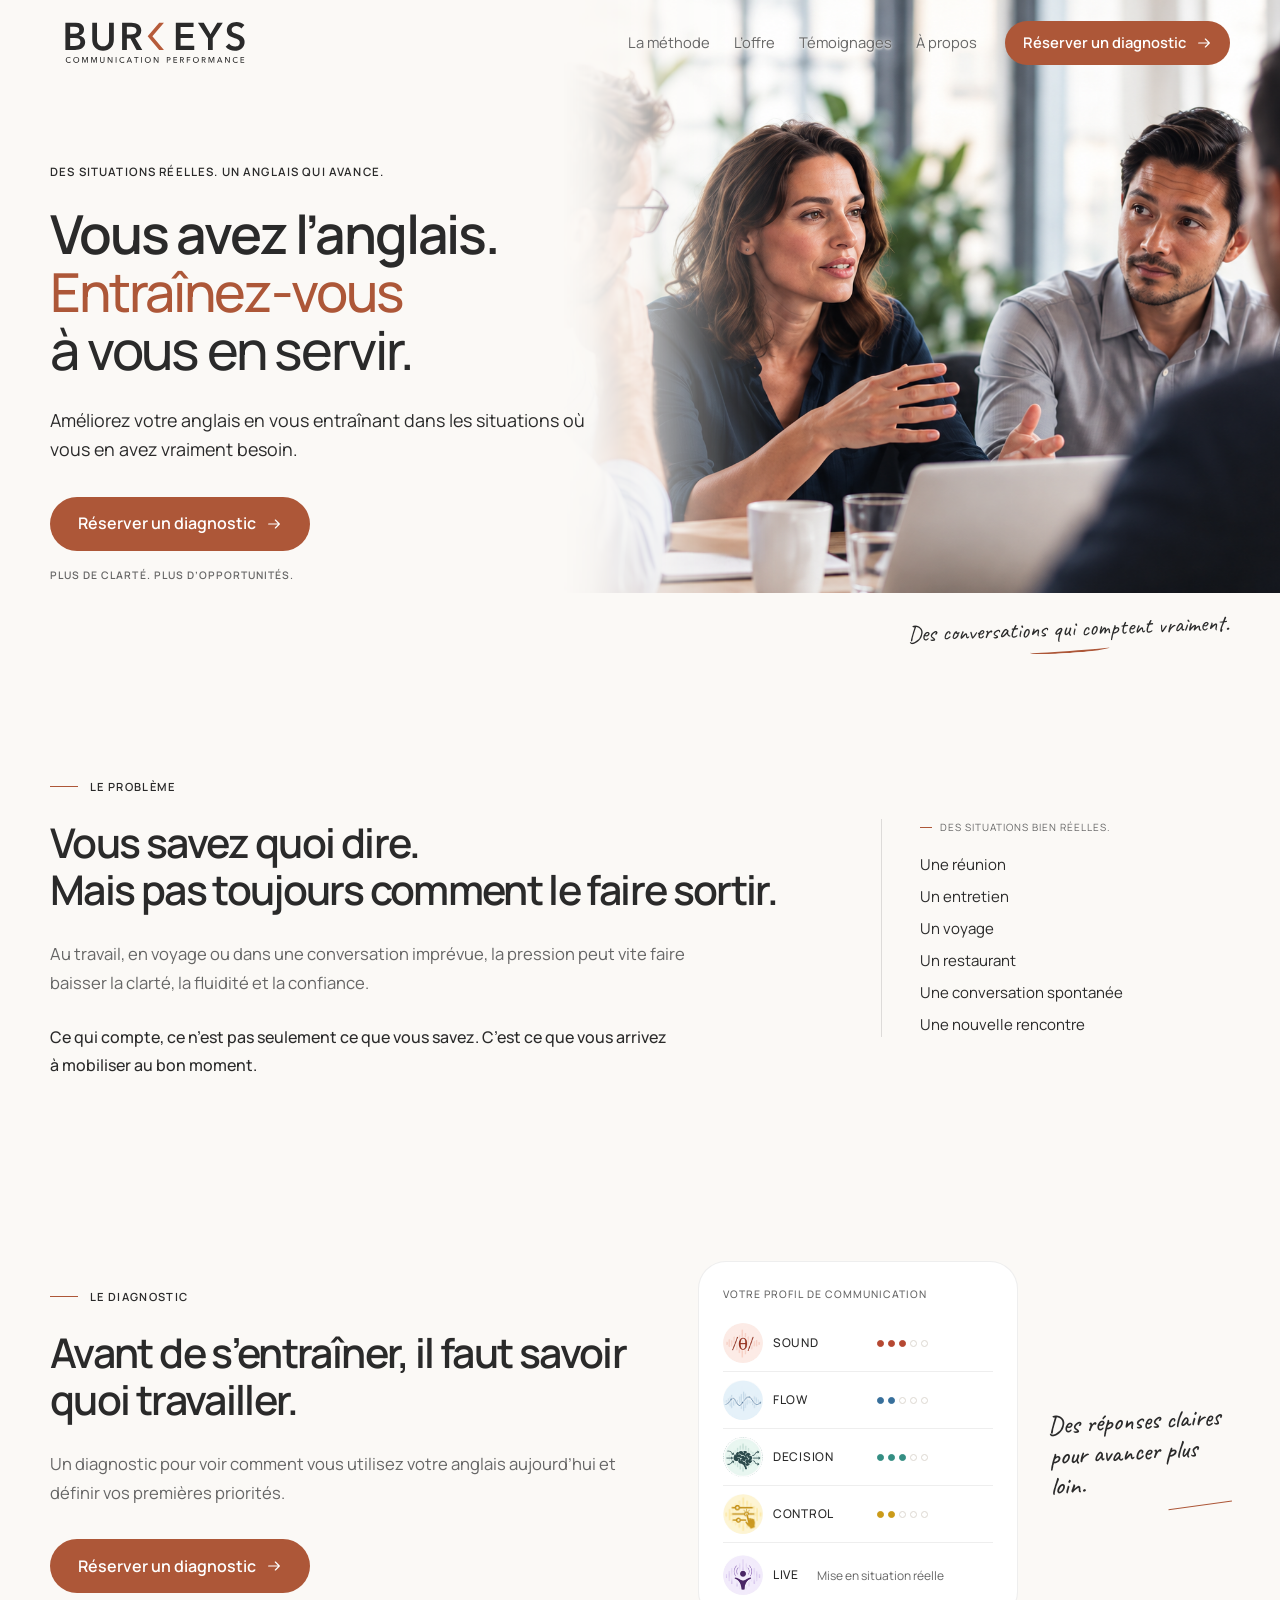
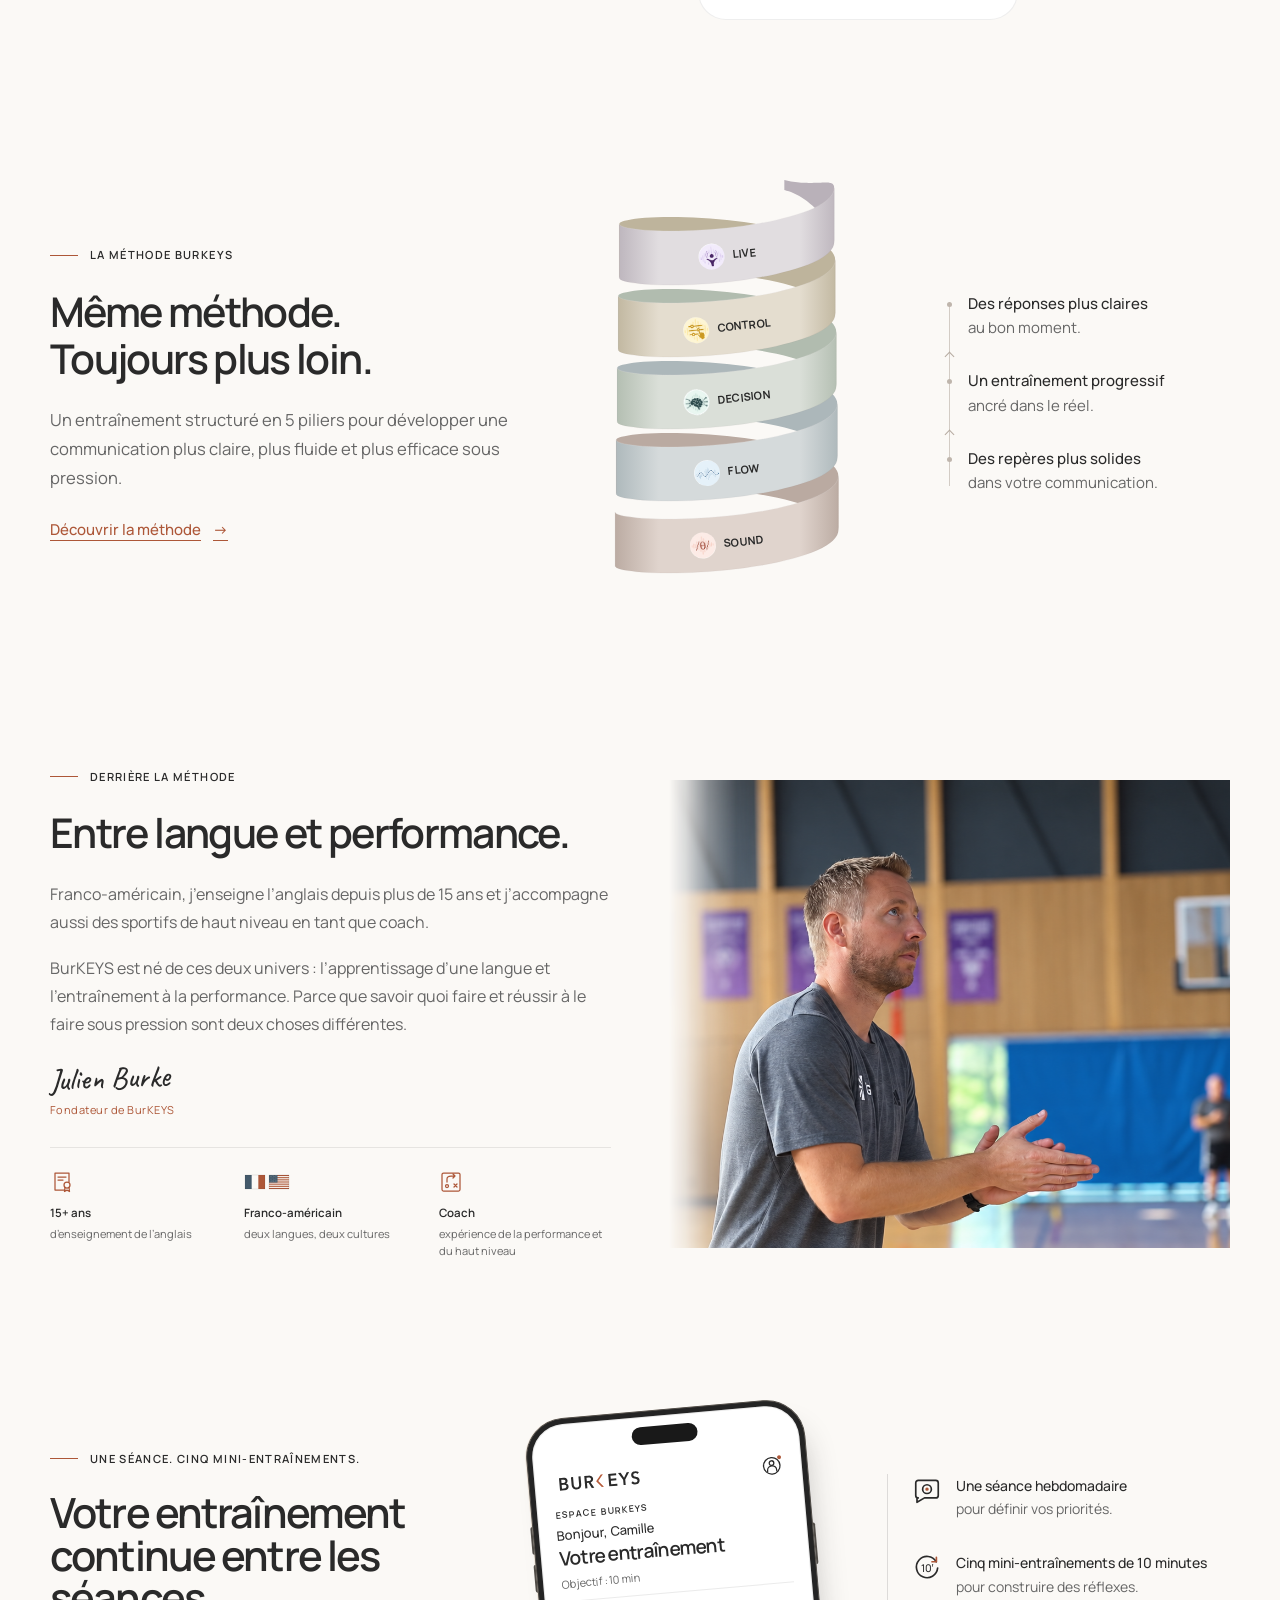
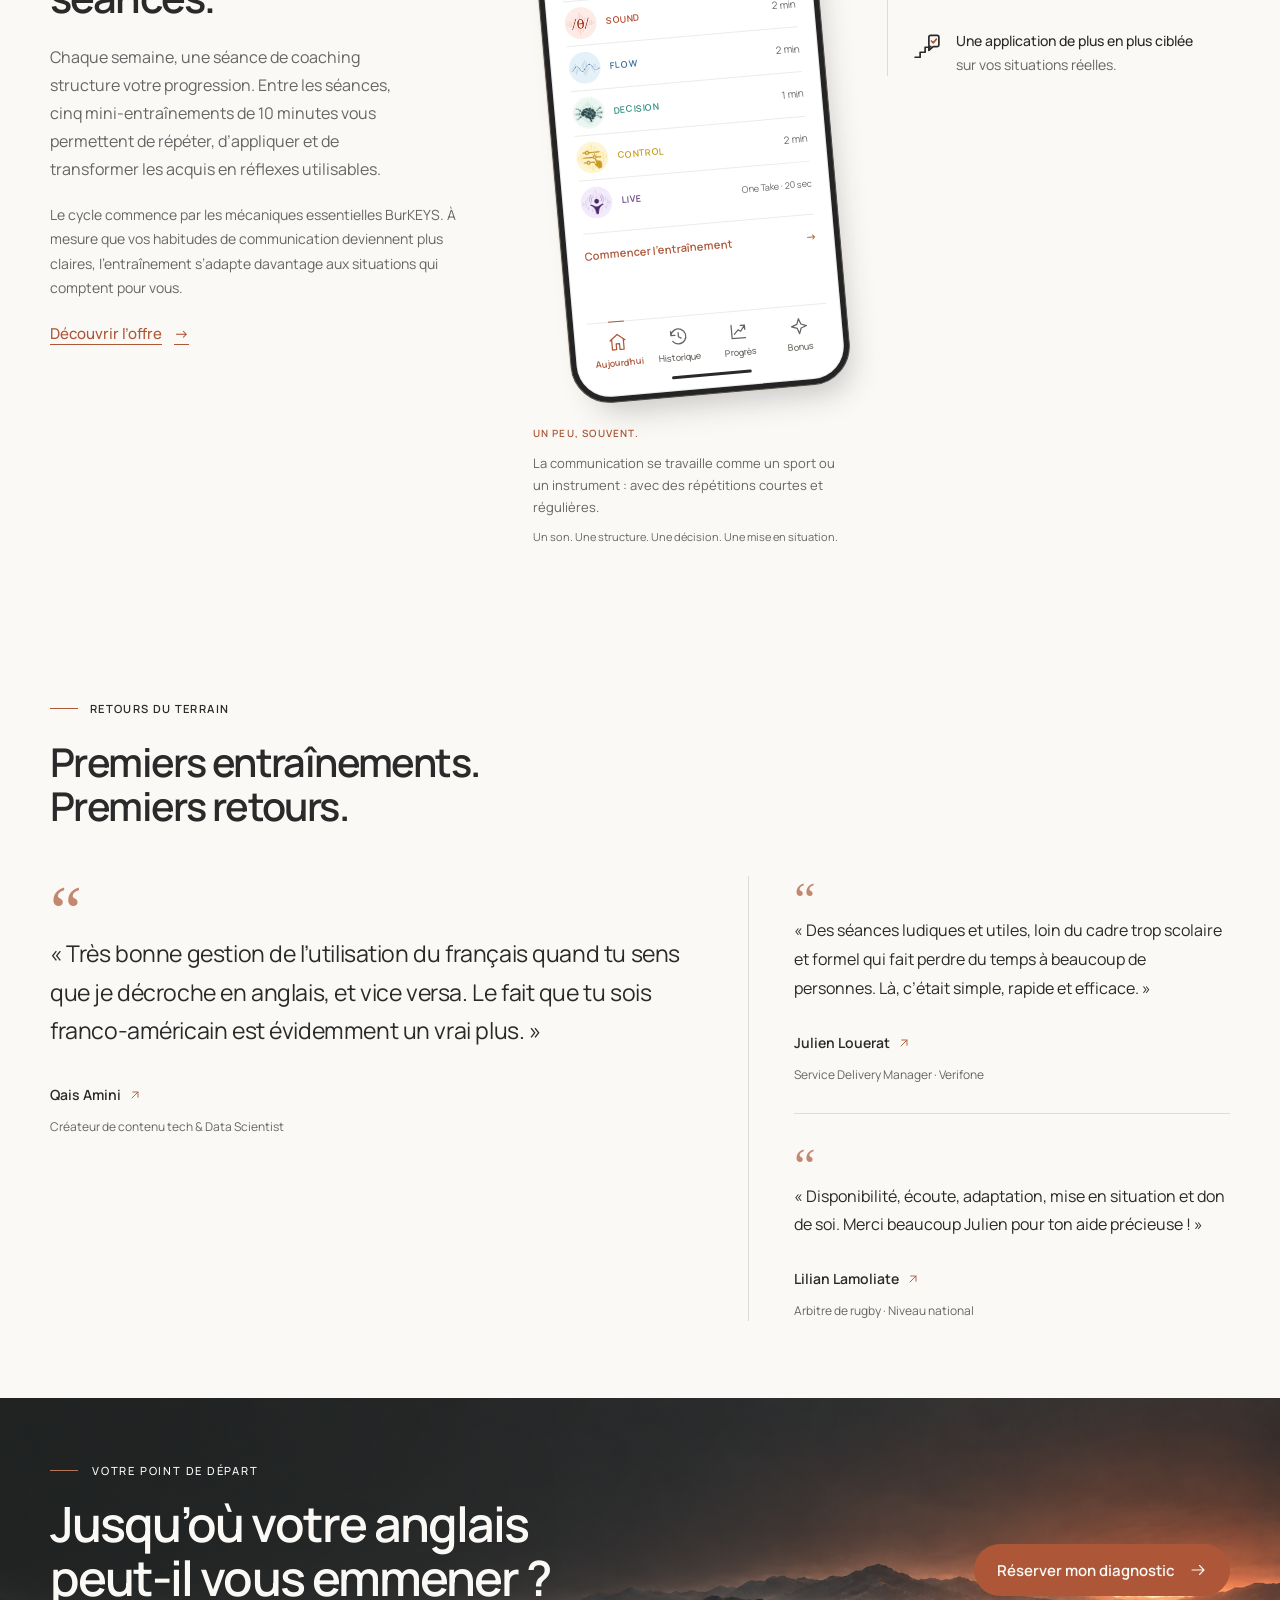
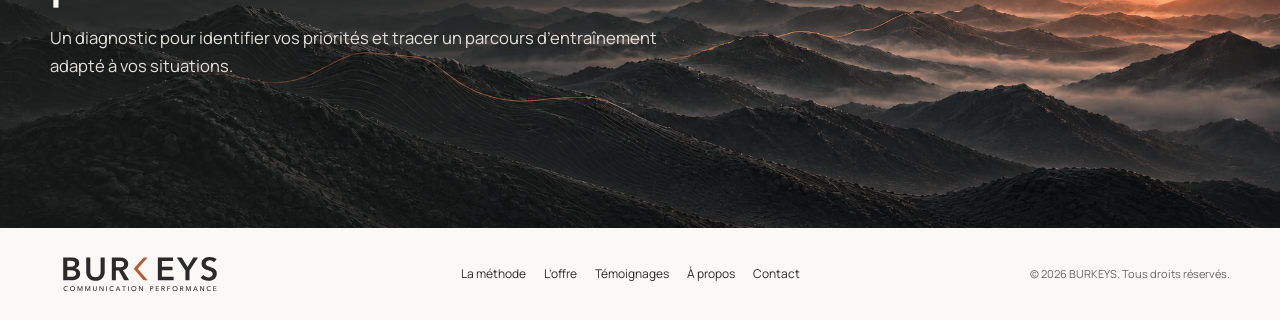
==== index.html @ f4843b5d "Initial BurKEYS website" ====
<!doctype html><html lang="fr"><head><meta charset="utf-8"><meta name="viewport" content="width=device-width,initial-scale=1"><title>BURKEYS — Communication Performance</title><meta name="description" content="Améliorez votre anglais en vous entraînant dans les situations où vous en avez vraiment besoin."><link rel="preconnect" href="https://fonts.googleapis.com"><link rel="preconnect" href="https://fonts.gstatic.com" crossorigin><link href="https://fonts.googleapis.com/css2?family=Caveat:wght@500;600&family=Manrope:wght@400;500;600;700&display=swap" rel="stylesheet"><link rel="stylesheet" href="css/styles.css"></head><body>
<header class="site-header"><div class="container header-inner"><a class="brand" href="#top"><img src="images/logo.svg" alt="BURKEYS Communication Performance"></a><button class="menu-toggle" aria-expanded="false" aria-controls="site-nav"><span></span><span></span><span></span><span class="sr-only">Ouvrir le menu</span></button><nav id="site-nav" class="site-nav"><a href="methode.html">La méthode</a><a href="offre.html">L’offre</a><a href="#temoignages">Témoignages</a><a href="a-propos.html">À propos</a><a class="method-mobile-booking" href="diagnostic.html">Réserver un diagnostic</a></nav><a class="button button-small header-cta" href="diagnostic.html">Réserver un diagnostic<svg class="button-arrow" width="16" height="16" viewBox="0 0 24 24" fill="none" stroke="currentColor" stroke-width="1.75" stroke-linecap="round" stroke-linejoin="round" aria-hidden="true" focusable="false"><path d="M4 12h16m-6-6 6 6-6 6"/></svg></a></div></header>
<main id="top">
<section class="hero section"><div class="container hero-grid"><div class="hero-copy"><p class="eyebrow">DES SITUATIONS RÉELLES. UN ANGLAIS QUI AVANCE.</p><h1>Vous avez l’anglais.<br><span><span class="hero-accent">Entraînez-vous</span><br>à vous en servir.</span></h1><p class="lead">Améliorez votre anglais en vous entraînant dans les situations où vous en avez vraiment besoin.</p><a class="button" href="diagnostic.html">Réserver un diagnostic<svg class="button-arrow" width="16" height="16" viewBox="0 0 24 24" fill="none" stroke="currentColor" stroke-width="1.75" stroke-linecap="round" stroke-linejoin="round" aria-hidden="true" focusable="false"><path d="M4 12h16m-6-6 6 6-6 6"/></svg></a><p class="microcopy">PLUS DE CLARTÉ. PLUS D’OPPORTUNITÉS.</p></div><div class="hero-visual"><img class="hero-photo" src="images/hero-temp.png" alt="Conversation en anglais dans un contexte réel"><p class="handwritten note-hero">Des conversations qui comptent vraiment.</p></div></div></section>
<section class="section" id="probleme" aria-labelledby="problem-title">
  <div class="container problem-grid">
    <div class="problem-copy">
      <p class="eyebrow">LE PROBLÈME</p>
      <h2 id="problem-title">Vous savez quoi dire.<br>Mais pas toujours comment le faire sortir.</h2>
      <p class="problem-body">Au travail, en voyage ou dans une conversation imprévue, la pression peut vite faire baisser la clarté, la fluidité et la confiance.</p>
      <p class="problem-emphasis"><strong>Ce qui compte, ce n’est pas seulement ce que vous savez. C’est ce que vous arrivez à mobiliser au bon moment.</strong></p>
    </div>
    <div class="problem-situations">
      <p class="problem-caption">DES SITUATIONS BIEN RÉELLES.</p>
      <ul>
        <li>Une réunion</li>
        <li>Un entretien</li>
        <li>Un voyage</li>
        <li>Un restaurant</li>
        <li>Une conversation spontanée</li>
        <li>Une nouvelle rencontre</li>
      </ul>
    </div>
  </div>
</section>
<section class="section" id="diagnostic" aria-labelledby="diagnostic-title">
  <div class="container diagnostic-grid">
    <div class="diagnostic-copy">
      <p class="eyebrow">LE DIAGNOSTIC</p>
      <h2 id="diagnostic-title">Avant de s’entraîner, il faut savoir quoi travailler.</h2>
      <p class="body-large">Un diagnostic pour voir comment vous utilisez votre anglais aujourd’hui et définir vos premières priorités.</p>
      <a class="button" href="diagnostic.html">Réserver un diagnostic<svg class="button-arrow" width="16" height="16" viewBox="0 0 24 24" fill="none" stroke="currentColor" stroke-width="1.75" stroke-linecap="round" stroke-linejoin="round" aria-hidden="true" focusable="false"><path d="M4 12h16m-6-6 6 6-6 6"/></svg></a>
    </div>
    <div class="diagnostic-card">
      <h3 class="profile-heading">VOTRE PROFIL DE COMMUNICATION</h3>
      <div class="profile-row"><span class="profile-category"><span class="phase-badge phase-badge--sound" aria-hidden="true"><img src="images/sound%20icon.png" alt="" width="1448" height="1086" loading="lazy" decoding="async"></span>SOUND</span><span class="profile-indicator profile-indicator--sound" aria-hidden="true"><i class="is-filled"></i><i class="is-filled"></i><i class="is-filled"></i><i></i><i></i></span></div>
      <div class="profile-row"><span class="profile-category"><span class="phase-badge phase-badge--flow" aria-hidden="true"><img src="images/Flow%20Icon.png" alt="" width="1536" height="1024" loading="lazy" decoding="async"></span>FLOW</span><span class="profile-indicator profile-indicator--flow" aria-hidden="true"><i class="is-filled"></i><i class="is-filled"></i><i></i><i></i><i></i></span></div>
      <div class="profile-row"><span class="profile-category"><span class="phase-badge phase-badge--decision" aria-hidden="true"><img src="images/decision%20icon.png" alt="" width="1536" height="1024" loading="lazy" decoding="async"></span>DECISION</span><span class="profile-indicator profile-indicator--decision" aria-hidden="true"><i class="is-filled"></i><i class="is-filled"></i><i class="is-filled"></i><i></i><i></i></span></div>
      <div class="profile-row"><span class="profile-category"><span class="phase-badge phase-badge--control" aria-hidden="true"><img src="images/control%20icon.png" alt="" width="1536" height="1024" loading="lazy" decoding="async"></span>CONTROL</span><span class="profile-indicator profile-indicator--control" aria-hidden="true"><i class="is-filled"></i><i class="is-filled"></i><i></i><i></i><i></i></span></div>
      <div class="profile-row profile-live"><span class="profile-category"><span class="phase-badge phase-badge--live" aria-hidden="true"><img src="images/live%20icon.png" alt="" width="1536" height="1024" loading="lazy" decoding="async"></span>LIVE</span><small>Mise en situation réelle</small></div>
    </div>
    <p class="handwritten note-diagnostic">Des réponses claires pour avancer plus loin.</p>
  </div>
</section>
<section class="section method-section" id="methode" aria-labelledby="method-title">
  <div class="container method-grid">
    <div class="method-copy">
      <p class="eyebrow">LA MÉTHODE BURKEYS</p>
      <h2 id="method-title">Même méthode.<br>Toujours plus loin.</h2>
      <p class="body-large">Un entraînement structuré en 5 piliers pour développer une communication plus claire, plus fluide et plus efficace sous pression.</p>
      <a class="method-link" href="methode.html">Découvrir la méthode <span aria-hidden="true">→</span></a>
    </div>
    <div class="method-ribbon" role="group" aria-label="Les cinq piliers en spirale : répéter, renforcer et progresser.">
      <img class="method-ribbon-art" src="images/method-ribbon.svg" alt="" width="360" height="440" loading="lazy">
      <ol class="method-phases" aria-label="Les cinq piliers BURKEYS">
        <li class="method-phase method-phase--sound"><span class="phase-badge phase-badge--sound" aria-hidden="true"><img src="images/sound%20icon.png" alt="" width="1448" height="1086" loading="lazy" decoding="async"></span><span>SOUND</span></li>
        <li class="method-phase method-phase--flow"><span class="phase-badge phase-badge--flow" aria-hidden="true"><img src="images/Flow%20Icon.png" alt="" width="1536" height="1024" loading="lazy" decoding="async"></span><span>FLOW</span></li>
        <li class="method-phase method-phase--decision"><span class="phase-badge phase-badge--decision" aria-hidden="true"><img src="images/decision%20icon.png" alt="" width="1536" height="1024" loading="lazy" decoding="async"></span><span>DECISION</span></li>
        <li class="method-phase method-phase--control"><span class="phase-badge phase-badge--control" aria-hidden="true"><img src="images/control%20icon.png" alt="" width="1536" height="1024" loading="lazy" decoding="async"></span><span>CONTROL</span></li>
        <li class="method-phase method-phase--live"><span class="phase-badge phase-badge--live" aria-hidden="true"><img src="images/live%20icon.png" alt="" width="1536" height="1024" loading="lazy" decoding="async"></span><span>LIVE</span></li>
      </ol>
    </div>
    <div class="method-principles" id="method-principles">
      <p><strong>Des réponses plus claires</strong><span>au bon moment.</span></p>
      <p><strong>Un entraînement progressif</strong><span>ancré dans le réel.</span></p>
      <p><strong>Des repères plus solides</strong><span>dans votre communication.</span></p>
    </div>
  </div>
</section>
<section class="section" id="a-propos" aria-labelledby="founder-title">
  <div class="container founder-grid">
    <div class="founder-copy">
      <p class="eyebrow">DERRIÈRE LA MÉTHODE</p>
      <h2 id="founder-title">Entre langue et performance.</h2>
      <p class="founder-body">Franco-américain, j’enseigne l’anglais depuis plus de 15 ans et j’accompagne aussi des sportifs de haut niveau en tant que coach.</p>
      <p class="founder-body">BurKEYS est né de ces deux univers : l’apprentissage d’une langue et l’entraînement à la performance. Parce que savoir quoi faire et réussir à le faire sous pression sont deux choses différentes.</p>
      <div class="founder-identity">
        <p class="handwritten founder-name">Julien Burke</p>
        <p class="founder-role">Fondateur de BurKEYS</p>
      </div>
      <ul class="founder-credentials">
        <li><svg width="24" height="24" viewBox="0 0 24 24" fill="none" stroke="currentColor" stroke-width="1.25" stroke-linecap="round" stroke-linejoin="round" aria-hidden="true" focusable="false"><path d="M15 20H5V3h14v9M8 7h8M8 10h5"/><circle cx="17" cy="15" r="3"/><path d="m15 17.3-.5 4.2 2.5-1.4 2.5 1.4-.5-4.2"/></svg><div><strong>15+ ans</strong><span>d’enseignement de l’anglais</span></div></li>
        <li><svg class="founder-flag-pair" width="46" height="24" viewBox="0 0 46 24" fill="none" aria-hidden="true" focusable="false"><rect x="1" y="5" width="20" height="14" fill="#FBF9F6"/><path d="M1 5h6.667v14H1Z" fill="#43596A"/><path d="M14.333 5H21v14h-6.667Z" fill="#AD5738"/><rect x="25" y="5" width="20" height="14" fill="#FBF9F6"/><rect x="25" y="5.0000" width="20" height="1.0769" fill="#AD5738"/><rect x="25" y="7.1538" width="20" height="1.0769" fill="#AD5738"/><rect x="25" y="9.3077" width="20" height="1.0769" fill="#AD5738"/><rect x="25" y="11.4615" width="20" height="1.0769" fill="#AD5738"/><rect x="25" y="13.6154" width="20" height="1.0769" fill="#AD5738"/><rect x="25" y="15.7692" width="20" height="1.0769" fill="#AD5738"/><rect x="25" y="17.9231" width="20" height="1.0769" fill="#AD5738"/><rect x="25" y="5" width="8.5" height="7.5385" fill="#43596A"/><path d="M25.650 5.430l.065 .155 .17 .015-.13 .11 .04 .165-.145-.085-.145 .085 .04-.165-.13-.11 .17-.015Z" fill="#FBF9F6"/><path d="M27.050 5.430l.065 .155 .17 .015-.13 .11 .04 .165-.145-.085-.145 .085 .04-.165-.13-.11 .17-.015Z" fill="#FBF9F6"/><path d="M28.450 5.430l.065 .155 .17 .015-.13 .11 .04 .165-.145-.085-.145 .085 .04-.165-.13-.11 .17-.015Z" fill="#FBF9F6"/><path d="M29.850 5.430l.065 .155 .17 .015-.13 .11 .04 .165-.145-.085-.145 .085 .04-.165-.13-.11 .17-.015Z" fill="#FBF9F6"/><path d="M31.250 5.430l.065 .155 .17 .015-.13 .11 .04 .165-.145-.085-.145 .085 .04-.165-.13-.11 .17-.015Z" fill="#FBF9F6"/><path d="M32.650 5.430l.065 .155 .17 .015-.13 .11 .04 .165-.145-.085-.145 .085 .04-.165-.13-.11 .17-.015Z" fill="#FBF9F6"/><path d="M26.350 6.200l.065 .155 .17 .015-.13 .11 .04 .165-.145-.085-.145 .085 .04-.165-.13-.11 .17-.015Z" fill="#FBF9F6"/><path d="M27.750 6.200l.065 .155 .17 .015-.13 .11 .04 .165-.145-.085-.145 .085 .04-.165-.13-.11 .17-.015Z" fill="#FBF9F6"/><path d="M29.150 6.200l.065 .155 .17 .015-.13 .11 .04 .165-.145-.085-.145 .085 .04-.165-.13-.11 .17-.015Z" fill="#FBF9F6"/><path d="M30.550 6.200l.065 .155 .17 .015-.13 .11 .04 .165-.145-.085-.145 .085 .04-.165-.13-.11 .17-.015Z" fill="#FBF9F6"/><path d="M31.950 6.200l.065 .155 .17 .015-.13 .11 .04 .165-.145-.085-.145 .085 .04-.165-.13-.11 .17-.015Z" fill="#FBF9F6"/><path d="M25.650 6.970l.065 .155 .17 .015-.13 .11 .04 .165-.145-.085-.145 .085 .04-.165-.13-.11 .17-.015Z" fill="#FBF9F6"/><path d="M27.050 6.970l.065 .155 .17 .015-.13 .11 .04 .165-.145-.085-.145 .085 .04-.165-.13-.11 .17-.015Z" fill="#FBF9F6"/><path d="M28.450 6.970l.065 .155 .17 .015-.13 .11 .04 .165-.145-.085-.145 .085 .04-.165-.13-.11 .17-.015Z" fill="#FBF9F6"/><path d="M29.850 6.970l.065 .155 .17 .015-.13 .11 .04 .165-.145-.085-.145 .085 .04-.165-.13-.11 .17-.015Z" fill="#FBF9F6"/><path d="M31.250 6.970l.065 .155 .17 .015-.13 .11 .04 .165-.145-.085-.145 .085 .04-.165-.13-.11 .17-.015Z" fill="#FBF9F6"/><path d="M32.650 6.970l.065 .155 .17 .015-.13 .11 .04 .165-.145-.085-.145 .085 .04-.165-.13-.11 .17-.015Z" fill="#FBF9F6"/><path d="M26.350 7.740l.065 .155 .17 .015-.13 .11 .04 .165-.145-.085-.145 .085 .04-.165-.13-.11 .17-.015Z" fill="#FBF9F6"/><path d="M27.750 7.740l.065 .155 .17 .015-.13 .11 .04 .165-.145-.085-.145 .085 .04-.165-.13-.11 .17-.015Z" fill="#FBF9F6"/><path d="M29.150 7.740l.065 .155 .17 .015-.13 .11 .04 .165-.145-.085-.145 .085 .04-.165-.13-.11 .17-.015Z" fill="#FBF9F6"/><path d="M30.550 7.740l.065 .155 .17 .015-.13 .11 .04 .165-.145-.085-.145 .085 .04-.165-.13-.11 .17-.015Z" fill="#FBF9F6"/><path d="M31.950 7.740l.065 .155 .17 .015-.13 .11 .04 .165-.145-.085-.145 .085 .04-.165-.13-.11 .17-.015Z" fill="#FBF9F6"/><path d="M25.650 8.510l.065 .155 .17 .015-.13 .11 .04 .165-.145-.085-.145 .085 .04-.165-.13-.11 .17-.015Z" fill="#FBF9F6"/><path d="M27.050 8.510l.065 .155 .17 .015-.13 .11 .04 .165-.145-.085-.145 .085 .04-.165-.13-.11 .17-.015Z" fill="#FBF9F6"/><path d="M28.450 8.510l.065 .155 .17 .015-.13 .11 .04 .165-.145-.085-.145 .085 .04-.165-.13-.11 .17-.015Z" fill="#FBF9F6"/><path d="M29.850 8.510l.065 .155 .17 .015-.13 .11 .04 .165-.145-.085-.145 .085 .04-.165-.13-.11 .17-.015Z" fill="#FBF9F6"/><path d="M31.250 8.510l.065 .155 .17 .015-.13 .11 .04 .165-.145-.085-.145 .085 .04-.165-.13-.11 .17-.015Z" fill="#FBF9F6"/><path d="M32.650 8.510l.065 .155 .17 .015-.13 .11 .04 .165-.145-.085-.145 .085 .04-.165-.13-.11 .17-.015Z" fill="#FBF9F6"/><path d="M26.350 9.280l.065 .155 .17 .015-.13 .11 .04 .165-.145-.085-.145 .085 .04-.165-.13-.11 .17-.015Z" fill="#FBF9F6"/><path d="M27.750 9.280l.065 .155 .17 .015-.13 .11 .04 .165-.145-.085-.145 .085 .04-.165-.13-.11 .17-.015Z" fill="#FBF9F6"/><path d="M29.150 9.280l.065 .155 .17 .015-.13 .11 .04 .165-.145-.085-.145 .085 .04-.165-.13-.11 .17-.015Z" fill="#FBF9F6"/><path d="M30.550 9.280l.065 .155 .17 .015-.13 .11 .04 .165-.145-.085-.145 .085 .04-.165-.13-.11 .17-.015Z" fill="#FBF9F6"/><path d="M31.950 9.280l.065 .155 .17 .015-.13 .11 .04 .165-.145-.085-.145 .085 .04-.165-.13-.11 .17-.015Z" fill="#FBF9F6"/><path d="M25.650 10.050l.065 .155 .17 .015-.13 .11 .04 .165-.145-.085-.145 .085 .04-.165-.13-.11 .17-.015Z" fill="#FBF9F6"/><path d="M27.050 10.050l.065 .155 .17 .015-.13 .11 .04 .165-.145-.085-.145 .085 .04-.165-.13-.11 .17-.015Z" fill="#FBF9F6"/><path d="M28.450 10.050l.065 .155 .17 .015-.13 .11 .04 .165-.145-.085-.145 .085 .04-.165-.13-.11 .17-.015Z" fill="#FBF9F6"/><path d="M29.850 10.050l.065 .155 .17 .015-.13 .11 .04 .165-.145-.085-.145 .085 .04-.165-.13-.11 .17-.015Z" fill="#FBF9F6"/><path d="M31.250 10.050l.065 .155 .17 .015-.13 .11 .04 .165-.145-.085-.145 .085 .04-.165-.13-.11 .17-.015Z" fill="#FBF9F6"/><path d="M32.650 10.050l.065 .155 .17 .015-.13 .11 .04 .165-.145-.085-.145 .085 .04-.165-.13-.11 .17-.015Z" fill="#FBF9F6"/><path d="M26.350 10.820l.065 .155 .17 .015-.13 .11 .04 .165-.145-.085-.145 .085 .04-.165-.13-.11 .17-.015Z" fill="#FBF9F6"/><path d="M27.750 10.820l.065 .155 .17 .015-.13 .11 .04 .165-.145-.085-.145 .085 .04-.165-.13-.11 .17-.015Z" fill="#FBF9F6"/><path d="M29.150 10.820l.065 .155 .17 .015-.13 .11 .04 .165-.145-.085-.145 .085 .04-.165-.13-.11 .17-.015Z" fill="#FBF9F6"/><path d="M30.550 10.820l.065 .155 .17 .015-.13 .11 .04 .165-.145-.085-.145 .085 .04-.165-.13-.11 .17-.015Z" fill="#FBF9F6"/><path d="M31.950 10.820l.065 .155 .17 .015-.13 .11 .04 .165-.145-.085-.145 .085 .04-.165-.13-.11 .17-.015Z" fill="#FBF9F6"/><path d="M25.650 11.590l.065 .155 .17 .015-.13 .11 .04 .165-.145-.085-.145 .085 .04-.165-.13-.11 .17-.015Z" fill="#FBF9F6"/><path d="M27.050 11.590l.065 .155 .17 .015-.13 .11 .04 .165-.145-.085-.145 .085 .04-.165-.13-.11 .17-.015Z" fill="#FBF9F6"/><path d="M28.450 11.590l.065 .155 .17 .015-.13 .11 .04 .165-.145-.085-.145 .085 .04-.165-.13-.11 .17-.015Z" fill="#FBF9F6"/><path d="M29.850 11.590l.065 .155 .17 .015-.13 .11 .04 .165-.145-.085-.145 .085 .04-.165-.13-.11 .17-.015Z" fill="#FBF9F6"/><path d="M31.250 11.590l.065 .155 .17 .015-.13 .11 .04 .165-.145-.085-.145 .085 .04-.165-.13-.11 .17-.015Z" fill="#FBF9F6"/><path d="M32.650 11.590l.065 .155 .17 .015-.13 .11 .04 .165-.145-.085-.145 .085 .04-.165-.13-.11 .17-.015Z" fill="#FBF9F6"/><path d="M1 5h20v14H1ZM25 5h20v14H25Z" stroke="#2A2A2A" stroke-opacity=".15" stroke-width=".6"/></svg><div><strong>Franco-américain</strong><span>deux langues, deux cultures</span></div></li>
        <li><svg width="24" height="24" viewBox="0 0 24 24" fill="none" stroke="currentColor" stroke-width="1.25" stroke-linecap="round" stroke-linejoin="round" aria-hidden="true" focusable="false"><rect x="3" y="3" width="18" height="18" rx="1.5"/><circle cx="8" cy="16" r="1.5"/><path d="M8 12V9c0-2 2-3 4-3h4m-2-2 2 2-2 2m1 6 3 3m0-3-3 3"/></svg><div><strong>Coach</strong><span>expérience de la performance et du haut niveau</span></div></li>
      </ul>
    </div>
    <figure class="founder-portrait">
      <img src="images/Julien%20Coaching%20photo.png" alt="Julien Burke en pleine séance de coaching dans un gymnase" width="1848" height="851" loading="lazy" decoding="async">
    </figure>
  </div>
</section>
<section class="section offer-section" id="offre" aria-labelledby="offer-title">
  <div class="container offer-grid">
    <div class="offer-copy">
      <p class="eyebrow">UNE SÉANCE. CINQ MINI-ENTRAÎNEMENTS.</p>
      <h2 id="offer-title">Votre entraînement continue entre les séances.</h2>
      <p class="body-large">Chaque semaine, une séance de coaching structure votre progression. Entre les séances, cinq mini-entraînements de 10 minutes vous permettent de répéter, d’appliquer et de transformer les acquis en réflexes utilisables.</p>
      <p class="offer-roles">Le cycle commence par les mécaniques essentielles BurKEYS. À mesure que vos habitudes de communication deviennent plus claires, l’entraînement s’adapte davantage aux situations qui comptent pour vous.</p>
      <a class="offer-link" href="offre.html">Découvrir l’offre <span aria-hidden="true">→</span></a>
    </div>
    <div class="phone-wrap" id="app">
      <div class="phone" role="group" aria-label="Aperçu d’un mini-entraînement dans l’espace BURKEYS">
        <span class="phone-volume phone-volume--upper" aria-hidden="true"></span>
        <span class="phone-volume phone-volume--lower" aria-hidden="true"></span>
        <div class="phone-screen">
          <div class="app-header"><img class="app-wordmark" src="images/logo-app.svg" width="94" height="14" alt="BURKEYS"><button class="app-profile" type="button" aria-label="Profil de Camille"><svg width="18" height="18" viewBox="0 0 24 24" fill="none" stroke="currentColor" stroke-width="1.4" stroke-linecap="round" stroke-linejoin="round" aria-hidden="true" focusable="false"><circle cx="12" cy="12" r="9"/><circle cx="12" cy="9" r="2.5"/><path d="M7 18v-1a5 5 0 0 1 10 0v1"/></svg><span class="app-notification" aria-hidden="true"></span></button></div>
          <div class="app-dashboard">
          <p class="phone-label">ESPACE BURKEYS</p>
          <p class="app-greeting">Bonjour, Camille</p>
          <h3>Votre entraînement</h3>
          <p class="training-meta">Objectif : 10 min</p>
          <ol class="training-list">
            <li class="training-row training-row--sound"><span class="phase-badge phase-badge--sound" aria-hidden="true"><img src="images/sound%20icon.png" alt="" width="1448" height="1086" loading="lazy" decoding="async"></span><div class="training-exercise"><span class="training-phase">SOUND</span></div><span class="training-duration">2 min</span></li>
            <li class="training-row training-row--flow"><span class="phase-badge phase-badge--flow" aria-hidden="true"><img src="images/Flow%20Icon.png" alt="" width="1536" height="1024" loading="lazy" decoding="async"></span><div class="training-exercise"><span class="training-phase">FLOW</span></div><span class="training-duration">2 min</span></li>
            <li class="training-row training-row--decision"><span class="phase-badge phase-badge--decision" aria-hidden="true"><img src="images/decision%20icon.png" alt="" width="1536" height="1024" loading="lazy" decoding="async"></span><div class="training-exercise"><span class="training-phase">DECISION</span></div><span class="training-duration">1 min</span></li>
            <li class="training-row training-row--control"><span class="phase-badge phase-badge--control" aria-hidden="true"><img src="images/control%20icon.png" alt="" width="1536" height="1024" loading="lazy" decoding="async"></span><div class="training-exercise"><span class="training-phase">CONTROL</span></div><span class="training-duration">2 min</span></li>
            <li class="training-row training-row--live"><span class="phase-badge phase-badge--live" aria-hidden="true"><img src="images/live%20icon.png" alt="" width="1536" height="1024" loading="lazy" decoding="async"></span><div class="training-exercise"><span class="training-phase">LIVE</span></div><span class="training-duration">One Take · 20 sec</span></li>
          </ol>
          <button class="training-start" type="button">Commencer l’entraînement <span aria-hidden="true">→</span></button>
          </div>
          <nav class="app-navigation" aria-label="Navigation de l’espace BURKEYS"><button class="app-tab is-active" type="button" aria-current="page"><svg width="20" height="20" viewBox="0 0 24 24" fill="none" stroke="currentColor" stroke-width="1.5" stroke-linecap="round" stroke-linejoin="round" aria-hidden="true" focusable="false"><path d="m3 10 9-7 9 7M5 9v12h5v-7h4v7h5V9"/></svg><span>Aujourd’hui</span></button><button class="app-tab" type="button"><svg width="20" height="20" viewBox="0 0 24 24" fill="none" stroke="currentColor" stroke-width="1.5" stroke-linecap="round" stroke-linejoin="round" aria-hidden="true" focusable="false"><path d="M3 10a9 9 0 1 1 1.6 7M3 5v5h5m4-3v5l3 2"/></svg><span>Historique</span></button><button class="app-tab" type="button"><svg width="20" height="20" viewBox="0 0 24 24" fill="none" stroke="currentColor" stroke-width="1.5" stroke-linecap="round" stroke-linejoin="round" aria-hidden="true" focusable="false"><path d="M4 20V4m0 16h16M7 15l5-5 3 2 5-7m-5 0h5v5"/></svg><span>Progrès</span></button><button class="app-tab" type="button"><svg width="20" height="20" viewBox="0 0 24 24" fill="none" stroke="currentColor" stroke-width="1.5" stroke-linecap="round" stroke-linejoin="round" aria-hidden="true" focusable="false"><path d="m12 3 2.4 6.6L21 12l-6.6 2.4L12 21l-2.4-6.6L3 12l6.6-2.4L12 3Z"/></svg><span>Bonus</span></button></nav>
        </div>
      </div>
      <div class="training-principle">
        <p class="training-motto">UN PEU, SOUVENT.</p>
        <p>La communication se travaille comme un sport ou un instrument : avec des répétitions courtes et régulières.</p>
        <p class="training-sequence">Un son. Une structure. Une décision. Une mise en situation.</p>
      </div>
    </div>
    <ul class="offer-benefits">
      <li><svg width="30" height="30" viewBox="0 0 24 24" fill="none" stroke="currentColor" stroke-width="1.35" stroke-linecap="round" stroke-linejoin="round" aria-hidden="true" focusable="false"><path d="M5 3.5h14a2 2 0 0 1 2 2v10a2 2 0 0 1-2 2h-9L4 21v-3.5H5a2 2 0 0 1-2-2v-10a2 2 0 0 1 2-2Z"/><circle cx="12" cy="10.5" r="3.5"/><circle class="benefit-accent" cx="12" cy="10.5" r=".7"/></svg><p><strong>Une séance hebdomadaire</strong><span>pour définir vos priorités.</span></p></li>
      <li><svg width="30" height="30" viewBox="0 0 24 24" fill="none" stroke="currentColor" stroke-width="1.35" stroke-linecap="round" stroke-linejoin="round" aria-hidden="true" focusable="false"><path d="M19.4 7A8.5 8.5 0 1 0 20.5 12"/><path class="benefit-accent" d="M19.5 3.5V7h-3.5"/><text x="12" y="15.2" text-anchor="middle" fill="currentColor" stroke="none" font-family="Manrope, sans-serif" font-size="8.5" font-weight="500">10′</text></svg><p><strong>Cinq mini-entraînements de 10 minutes</strong><span>pour construire des réflexes.</span></p></li>
      <li><svg width="30" height="30" viewBox="0 0 24 24" fill="none" stroke="currentColor" stroke-width="1.35" stroke-linecap="round" stroke-linejoin="round" aria-hidden="true" focusable="false"><path d="M2.5 21h4v-4h4v-4h3"/><path d="M15 3.5h5a1.5 1.5 0 0 1 1.5 1.5v6a1.5 1.5 0 0 1-1.5 1.5h-3l-3.5 3v-3H15a1.5 1.5 0 0 1-1.5-1.5V5A1.5 1.5 0 0 1 15 3.5Z"/><path class="benefit-accent" d="m15.5 8 1.5 1.5 2.5-3"/></svg><p><strong>Une application de plus en plus ciblée</strong><span>sur vos situations réelles.</span></p></li>
    </ul>
  </div>
</section>
<section class="section" id="temoignages" aria-labelledby="testimonials-title">
  <div class="container">
    <div class="testimonials-intro">
      <p class="eyebrow">RETOURS DU TERRAIN</p>
      <h2 id="testimonials-title">Premiers entraînements.<br>Premiers retours.</h2>
    </div>
    <div class="testimonials-editorial">
      <figure class="testimonial testimonial--featured">
        <span class="testimonial-mark" aria-hidden="true">“</span>
        <blockquote><p>« Très bonne gestion de l’utilisation du français quand tu sens que je décroche en anglais, et vice versa. Le fait que tu sois franco-américain est évidemment un vrai plus. »</p></blockquote>
        <figcaption>
          <a class="testimonial-name" href="https://fr.linkedin.com/in/qais-amini/en" target="_blank" rel="noopener noreferrer">Qais Amini <svg class="testimonial-external" width="12" height="12" viewBox="0 0 16 16" fill="none" stroke="currentColor" stroke-width="1.2" stroke-linecap="round" stroke-linejoin="round" aria-hidden="true" focusable="false"><path d="M4 12 12 4M5 4h7v7"/></svg><span class="sr-only"> — LinkedIn, nouvel onglet</span></a>
          <p class="testimonial-role">Créateur de contenu tech &amp; Data Scientist</p>
        </figcaption>
      </figure>
      <div class="testimonials-secondary">
        <figure class="testimonial">
        <span class="testimonial-mark" aria-hidden="true">“</span>
        <blockquote><p>« Des séances ludiques et utiles, loin du cadre trop scolaire et formel qui fait perdre du temps à beaucoup de personnes. Là, c’était simple, rapide et efficace. »</p></blockquote>
        <figcaption>
          <a class="testimonial-name" href="https://fr.linkedin.com/in/julien-l-30981b109" target="_blank" rel="noopener noreferrer">Julien Louerat <svg class="testimonial-external" width="12" height="12" viewBox="0 0 16 16" fill="none" stroke="currentColor" stroke-width="1.2" stroke-linecap="round" stroke-linejoin="round" aria-hidden="true" focusable="false"><path d="M4 12 12 4M5 4h7v7"/></svg><span class="sr-only"> — LinkedIn, nouvel onglet</span></a>
          <p class="testimonial-role">Service Delivery Manager · Verifone</p>
        </figcaption>
      </figure>
        <figure class="testimonial">
        <span class="testimonial-mark" aria-hidden="true">“</span>
        <blockquote><p>« Disponibilité, écoute, adaptation, mise en situation et don de soi. Merci beaucoup Julien pour ton aide précieuse ! »</p></blockquote>
        <figcaption>
          <a class="testimonial-name" href="https://fr.linkedin.com/in/lilian-lamoliate-5a9b32b2" target="_blank" rel="noopener noreferrer">Lilian Lamoliate <svg class="testimonial-external" width="12" height="12" viewBox="0 0 16 16" fill="none" stroke="currentColor" stroke-width="1.2" stroke-linecap="round" stroke-linejoin="round" aria-hidden="true" focusable="false"><path d="M4 12 12 4M5 4h7v7"/></svg><span class="sr-only"> — LinkedIn, nouvel onglet</span></a>
          <p class="testimonial-role">Arbitre de rugby · Niveau national</p>
        </figcaption>
      </figure>
      </div>
    </div>
  </div>
</section>
<section class="section final-cta" id="contact" aria-labelledby="final-cta-title">
  <img class="cta-mountain-background" src="images/cinematic%20charcoal%20mountain%20horizon.png" width="2172" height="724" alt="" aria-hidden="true" loading="lazy" decoding="async">
  <div class="container final-cta-content">
    <div class="final-cta-copy">
      <p class="eyebrow">VOTRE POINT DE DÉPART</p>
      <h2 id="final-cta-title"><span>Jusqu’où votre anglais</span><span>peut-il vous emmener ?</span></h2>
      <p class="final-cta-description">Un diagnostic pour identifier vos priorités et tracer un parcours d’entraînement adapté à vos situations.</p>
    </div>
    <a class="button final-diagnostic-button" href="diagnostic.html">Réserver mon diagnostic<svg class="button-arrow" width="18" height="18" viewBox="0 0 24 24" fill="none" stroke="currentColor" stroke-width="1.5" stroke-linecap="round" stroke-linejoin="round" aria-hidden="true" focusable="false"><path d="M4 12h16m-6-6 6 6-6 6"/></svg></a>
  </div>
</section>
</main><footer class="site-footer">
  <div class="container footer-grid">
    <a class="footer-brand" href="#top" aria-label="BURKEYS — retour en haut"><img src="images/logo.svg" alt="BURKEYS Communication Performance" width="180" height="36" loading="lazy"></a>
    <nav class="footer-links" aria-label="Navigation de pied de page">
      <a href="methode.html">La méthode</a>
      <a href="offre.html">L’offre</a>
      
      <a href="#temoignages">Témoignages</a>
      <a href="a-propos.html">À propos</a>
      <a href="diagnostic.html">Contact</a>
    </nav>
    <p class="footer-copyright">© 2026 BURKEYS. Tous droits réservés.</p>
  </div>
</footer><script src="js/main.js"></script></body></html>
---- css/styles.css ----
:root{--charcoal:#2A2A2A;--cream:#F1E9DE;--terracotta:#AD5738;--white:#FFFFFF;--page:#FBF9F6;--muted:#666666;--line:rgba(42,42,42,.14);--max:1180px}*{box-sizing:border-box}html{scroll-behavior:smooth}body{margin:0;font-family:"Manrope",system-ui,sans-serif;color:var(--charcoal);background:var(--page);line-height:1.55}img{max-width:100%;display:block}a{color:inherit;text-decoration:none}.container{width:min(calc(100% - 40px),var(--max));margin:auto}.section{padding:105px 0}.section-soft{background:var(--cream)}.section-dark,.final-cta{background:var(--charcoal);color:var(--page)}.site-header{position:sticky;top:0;z-index:10;background:rgba(251,249,246,.94);backdrop-filter:blur(10px);border-bottom:1px solid var(--line)}.header-inner{min-height:84px;display:flex;align-items:center;gap:28px}.brand{width:210px}.site-nav{display:flex;gap:24px;margin-left:auto;font-size:.92rem;color:var(--muted)}.site-nav a:hover,.site-nav a:focus-visible{color:var(--charcoal)}.button{display:inline-flex;align-items:center;justify-content:center;min-height:50px;padding:0 24px;border-radius:999px;background:var(--terracotta);color:#fff;font-weight:600}.button-small{min-height:44px;padding:0 18px;font-size:.92rem}.menu-toggle{display:none;margin-left:auto;border:0;background:transparent}.menu-toggle span:not(.sr-only){display:block;width:24px;height:2px;background:var(--charcoal);margin:5px}.sr-only{position:absolute;width:1px;height:1px;overflow:hidden;clip:rect(0,0,0,0)}.hero-grid,.two-col,.diagnostic-grid,.founder-grid,.offer-grid{display:grid;grid-template-columns:1.05fr .95fr;gap:70px;align-items:center}.hero{padding-top:85px}.hero h1,h2{margin:0 0 24px;font-weight:600;letter-spacing:-.04em;line-height:1.08}.hero h1{font-size:clamp(3.2rem,6vw,6.2rem)}.hero h1 span{color:var(--charcoal);font-weight:500}.hero h1 .hero-accent{color:var(--terracotta)}h2{font-size:clamp(2.3rem,4.2vw,4.7rem)}.eyebrow{font-size:.79rem;font-weight:600;letter-spacing:.1em;margin:0 0 18px}.eyebrow-light{color:var(--page)}.lead,.body-large{font-size:clamp(1.1rem,1.7vw,1.45rem);color:var(--charcoal);max-width:690px}.section-dark p,.final-cta p{color:var(--page)}.microcopy{font-size:.76rem;letter-spacing:.08em;font-weight:600;color:var(--muted);margin-top:16px}.photo-placeholder{min-height:450px;border-radius:28px;border:1px dashed rgba(42,42,42,.25);display:grid;place-items:center;background:rgba(42,42,42,.03);color:var(--muted);font-weight:600}.photo-placeholder-founder{border-color:rgba(241,233,222,.2);color:var(--cream)}.handwritten{font-family:"Caveat",cursive;font-size:1.8rem;color:var(--terracotta);line-height:1.05}.note-hero{max-width:280px;margin:14px 24px 0 auto;transform:rotate(-2deg)}.situations-list{border-left:1px solid var(--line);padding-left:44px}.situations-caption{font-size:.76rem;letter-spacing:.09em;font-weight:600;color:var(--muted)}.situations-list ul{list-style:none;padding:0}.situations-list li{padding:12px 0;border-bottom:1px solid var(--line);font-size:1.25rem}.diagnostic-grid{align-items:start}.diagnostic-card{padding:36px;background:var(--white);border-radius:28px;border:1px solid rgba(42,42,42,.08)}.profile-row{display:flex;justify-content:space-between;align-items:center;gap:20px;padding:17px 0;border-bottom:1px solid var(--line)}.profile-row>span{font-weight:600;letter-spacing:.08em}.dots{display:flex;gap:8px}.dots i{width:12px;height:12px;border-radius:50%;background:var(--charcoal)}.dots .off{background:transparent;border:1px solid #bfb6ad}.note-diagnostic{margin-top:28px;transform:rotate(-1deg)}.method-grid{display:grid;grid-template-columns:.9fr 1.1fr .8fr;gap:48px;align-items:center}.method-visual img{width:min(100%,470px);margin:auto}.method-points p{padding:16px 0;border-bottom:1px solid var(--line);margin:0}.method-points strong{display:block;font-weight:600}.founder-credit{font-weight:600!important;color:var(--page)!important}.founder-facts{display:flex;gap:10px;flex-wrap:wrap;margin-top:28px}.founder-facts span{border:1px solid rgba(241,233,222,.24);border-radius:999px;padding:9px 14px;font-size:.88rem}.clean-list{list-style:none;padding:0;margin:28px 0 32px}.clean-list li{padding:12px 0 12px 26px;border-bottom:1px solid var(--line);position:relative}.clean-list li:before{content:"→";position:absolute;left:0;color:var(--terracotta);font-weight:600}.phone-wrap{display:grid;place-items:center}.phone{width:min(330px,90%);padding:12px;border-radius:40px;background:var(--charcoal);box-shadow:0 28px 60px rgba(42,42,42,.16)}.phone-screen{min-height:540px;border-radius:30px;background:var(--white);padding:42px 24px 24px}.phone-label{font-size:.72rem;letter-spacing:.08em;color:var(--muted);font-weight:600}.phone-screen h3{font-size:2rem;font-weight:600;letter-spacing:-.03em;line-height:1.15}.phone-card{padding:18px;border-radius:18px;background:var(--cream);margin-bottom:12px}.phone-card small{display:block;color:var(--muted);font-weight:600}.phone-card strong{display:block;margin:8px 0;font-weight:600}.phone-card span{font-size:.85rem;color:var(--muted)}.phone-screen button{width:100%;min-height:48px;border:0;border-radius:999px;background:var(--terracotta);color:#fff;font:inherit;font-weight:600;margin-top:16px}.testimonials{display:grid;grid-template-columns:repeat(3,1fr);gap:26px;margin-top:48px}.testimonials article{padding:30px 0;border-top:2px solid var(--charcoal)}.quote-placeholder{min-height:70px;color:var(--muted)}.final-cta{text-align:center}.cta-inner{max-width:780px}.site-footer{padding:42px 0;background:var(--cream)}.footer-grid{display:grid;grid-template-columns:220px 1fr auto;gap:30px;align-items:center}.footer-links{display:flex;gap:22px;justify-content:center}.footer-grid p{margin:0;color:var(--muted);font-size:.9rem}@media(max-width:900px){.site-nav,.header-cta{display:none}.menu-toggle{display:block}.site-nav.open{position:absolute;top:84px;left:20px;right:20px;display:flex;flex-direction:column;background:var(--page);border:1px solid var(--line);padding:20px;border-radius:18px}.section{padding:80px 0}.hero-grid,.two-col,.diagnostic-grid,.founder-grid,.offer-grid,.method-grid,.footer-grid{grid-template-columns:1fr;gap:42px}.situations-list{border-left:0;border-top:1px solid var(--line);padding:30px 0 0}.testimonials{grid-template-columns:1fr}.footer-links{justify-content:flex-start;flex-wrap:wrap}.photo-placeholder{min-height:320px}}@media(max-width:560px){.container{width:min(calc(100% - 28px),var(--max))}.brand{width:175px}.button{width:100%}.diagnostic-card{padding:24px}.profile-row{align-items:flex-start;flex-direction:column}.handwritten{font-size:1.55rem}}
/* Hero: balanced copy and a generous conversation image. */
.hero {
  padding: clamp(56px, 6vw, 88px) 0 clamp(64px, 7vw, 100px);
}
.hero .hero-grid {
  grid-template-columns: minmax(0, 0.95fr) minmax(0, 1.05fr);
  gap: clamp(32px, 4vw, 60px);
  align-items: center;
}
.hero .hero-copy,
.hero .hero-visual {
  min-width: 0;
}
.hero .eyebrow {
  max-width: 36em;
  margin: 0 0 24px;
  font-size: 0.72rem;
  line-height: 1.7;
  letter-spacing: 0.1em;
}
.hero h1 {
  margin: 0 0 26px;
  font-size: clamp(2.5rem, 4.2vw, 3.65rem);
  line-height: 1.08;
  letter-spacing: -0.04em;
  white-space: nowrap;
}
.hero .lead {
  max-width: 30em;
  margin: 0 0 32px;
  font-size: clamp(1.0625rem, 1.4vw, 1.2rem);
  line-height: 1.65;
}
.hero .button {
  min-height: 54px;
  padding: 14px 28px;
  text-align: center;
}
.hero .button:focus-visible {
  outline: 2px solid var(--charcoal);
  outline-offset: 4px;
}
.hero .microcopy {
  margin: 16px 0 0;
  font-size: 0.65rem;
  line-height: 1.6;
  letter-spacing: 0.1em;
}
.hero .hero-photo {
  width: 100%;
  height: auto;
  aspect-ratio: 4 / 3;
  object-fit: cover;
  object-position: 56% center;
  border-radius: 24px;
  display: block;
}
.hero .note-hero {
  position: relative;
  max-width: 100%;
  margin: 12px 8px 0;
  color: var(--charcoal);
  font-size: clamp(1.35rem, 1.8vw, 1.6rem);
  line-height: 1.2;
  text-align: center;
  transform: rotate(-2deg);
}
@media (max-width: 900px) {
  .hero .hero-grid {
    grid-template-columns: minmax(0, 1fr);
    gap: 38px;
  }
  .hero .hero-copy {
    max-width: 650px;
  }
  .hero h1 {
    max-width: 100%;
    font-size: clamp(2.5rem, 6.5vw, 3.65rem);
  }
  .hero .hero-photo {
    aspect-ratio: 16 / 10;
  }
}
@media (max-width: 560px) {
  .hero {
    padding: 42px 0 56px;
  }
  .hero .eyebrow {
    margin-bottom: 20px;
    font-size: 0.65rem;
    letter-spacing: 0.1em;
  }
  .hero h1 {
    margin-bottom: 22px;
    font-size: clamp(1rem, 8vw, 3rem);
  }
  .hero .lead {
    margin-bottom: 26px;
  }
  .hero .hero-photo {
    aspect-ratio: 4 / 3;
    border-radius: 18px;
  }
  .hero .note-hero {
    max-width: 280px;
    margin: 10px auto 0;
    padding: 0 8px;
    font-size: 1.4rem;
  }
}

/* Minimal arrow for diagnostic booking buttons. */
.button .button-arrow {
  flex: 0 0 16px;
  width: 16px;
  height: 16px;
  margin-inline-start: 10px;
  color: #FFFFFF;
}

/* Desktop photo bleeds into the header; smaller screens keep the inline image. */
@media (min-width: 1101px) {
  .site-header {
    position: relative;
    background: transparent;
    backdrop-filter: none;
    border-bottom: 0;
  }
  .site-header .header-inner {
    /* Preserve the original header height, including its removed 1px border. */
    min-height: 85px;
  }
  .site-header .site-nav a {
    /* Local contrast support without a background band over the photograph. */
    text-shadow: 0 0 6px var(--page), 0 1px 2px var(--page);
  }
  .hero {
    position: relative;
    isolation: isolate;
  }
  .hero .hero-copy {
    position: relative;
    z-index: 1;
  }
  .hero .hero-visual {
    align-self: stretch;
    min-height: 400px;
  }
  .hero .hero-photo {
    position: absolute;
    z-index: -1;
    top: -85px;
    right: 0;
    width: 56%;
    max-width: none;
    height: calc(100% + 5px);
    aspect-ratio: auto;
    object-fit: cover;
    object-position: 64% top;
    border-radius: 0;
    /* Ease into full opacity before the central subjects; no full-image tint. */
    -webkit-mask-image: linear-gradient(90deg,
      transparent 0%, rgba(0, 0, 0, .04) 4%,
      rgba(0, 0, 0, .18) 9%, rgba(0, 0, 0, .5) 16%,
      rgba(0, 0, 0, .82) 23%, #000 31%);
    mask-image: linear-gradient(90deg,
      transparent 0%, rgba(0, 0, 0, .04) 4%,
      rgba(0, 0, 0, .18) 9%, rgba(0, 0, 0, .5) 16%,
      rgba(0, 0, 0, .82) 23%, #000 31%);
  }
  .hero .note-hero {
    position: absolute;
    right: max(20px, calc((100% - var(--max)) / 2));
    bottom: 30px;
    margin: 0;
    text-align: right;
  }
}
/* Keep tablet imagery in normal flow, clear of the navigation. */
@media (min-width: 901px) and (max-width: 1100px) {
  .hero .hero-grid {
    grid-template-columns: minmax(0, 1fr);
    gap: 38px;
  }
  .hero .hero-copy {
    max-width: 650px;
  }
  .hero .hero-photo {
    aspect-ratio: 16 / 10;
  }
}

/* Problem: a quiet editorial continuation of the hero. */
#probleme {
  background: var(--page);
  color: var(--charcoal);
}
#probleme .problem-grid {
  display: grid;
  grid-template-columns: minmax(0, 1.7fr) minmax(0, .8fr);
  gap: clamp(48px, 7vw, 100px);
  align-items: center;
}
#probleme .eyebrow {
  display: flex;
  align-items: center;
  gap: 12px;
  margin: 0 0 24px;
  font-size: .7rem;
  letter-spacing: .12em;
}
#probleme .eyebrow::before {
  content: "";
  flex: 0 0 28px;
  height: 1px;
  background: var(--terracotta);
}
#probleme h2 {
  margin: 0 0 26px;
  font-size: clamp(1.875rem, 3.2vw, 2.9rem);
  line-height: 1.14;
  letter-spacing: -.04em;
  text-wrap: pretty;
}
#probleme .problem-body {
  max-width: 39em;
  margin: 0;
  font-size: clamp(1rem, 1.3vw, 1.125rem);
  line-height: 1.75;
  color: var(--muted);
}
#probleme .problem-emphasis {
  max-width: 39em;
  margin: 26px 0 0;
  font-size: 1rem;
  line-height: 1.75;
}
#probleme .problem-emphasis strong {
  font-weight: 500;
}
#probleme .problem-situations {
  border-left: 1px solid var(--line);
  padding-left: clamp(24px, 3vw, 42px);
}
#probleme .problem-caption {
  display: flex;
  align-items: center;
  gap: 8px;
  margin: 0 0 18px;
  font-size: .625rem;
  font-weight: 400;
  line-height: 1.6;
  letter-spacing: .1em;
  color: var(--muted);
}
#probleme .problem-caption::before {
  content: "";
  flex: 0 0 12px;
  height: 1px;
  background: var(--terracotta);
}
#probleme .problem-situations ul {
  display: grid;
  gap: 8px;
  list-style: none;
  margin: 0;
  padding: 0;
}
#probleme .problem-situations li {
  font-size: .9375rem;
  line-height: 1.6;
}
@media (max-width: 900px) {
  #probleme .problem-grid {
    grid-template-columns: minmax(0, 1fr);
    gap: 36px;
  }
  #probleme .problem-situations {
    border-left: 0;
    border-top: 1px solid var(--line);
    padding: 26px 0 0;
  }
  #probleme .problem-situations ul {
    grid-template-columns: repeat(2, minmax(0, 1fr));
    gap: 8px 24px;
  }
}
@media (max-width: 380px) {
  #probleme .problem-situations ul {
    grid-template-columns: minmax(0, 1fr);
  }
}

/* Diagnostic: restrained line icons and a personal communication profile. */
#diagnostic {
  background: var(--page);
  color: var(--charcoal);
  padding: clamp(56px, 6vw, 80px) 0;
}
#diagnostic .diagnostic-grid {
  grid-template-columns: minmax(0, 1fr) minmax(275px, 320px) minmax(140px, 180px);
  gap: clamp(20px, 2.5vw, 32px);
  align-items: center;
}
#diagnostic .eyebrow {
  display: flex;
  align-items: center;
  gap: 12px;
  margin: 0 0 24px;
  font-size: .7rem;
  letter-spacing: .12em;
}
#diagnostic .eyebrow::before {
  content: "";
  flex: 0 0 28px;
  height: 1px;
  background: var(--terracotta);
}
#diagnostic h2 {
  margin: 0 0 26px;
  font-size: clamp(1.875rem, 3.2vw, 2.9rem);
  line-height: 1.14;
  letter-spacing: -.04em;
  text-wrap: pretty;
}
#diagnostic .body-large {
  margin: 0 0 32px;
  font-size: clamp(1rem, 1.3vw, 1.125rem);
  line-height: 1.75;
  color: var(--muted);
}
#diagnostic .button {
  min-height: 54px;
  padding: 14px 28px;
  text-align: center;
}
#diagnostic .button:focus-visible {
  outline: 2px solid var(--charcoal);
  outline-offset: 4px;
}
#diagnostic .diagnostic-card {
  min-width: 0;
  padding: 24px;
  border: 1px solid rgba(42, 42, 42, .08);
  border-radius: 28px;
  background: var(--white);
}
#diagnostic .profile-heading {
  margin: 0 0 12px;
  font-size: .65rem;
  font-weight: 500;
  line-height: 1.7;
  letter-spacing: .1em;
  color: var(--muted);
}
#diagnostic .profile-row {
  display: grid;
  grid-template-columns: 136px max-content;
  align-items: center;
  justify-content: start;
  gap: 18px;
  padding: 8px 0;
  border-bottom: 1px solid rgba(42, 42, 42, .08);
}
#diagnostic .profile-category {
  display: inline-flex;
  align-items: center;
  gap: 10px;
  font-size: .75rem;
  font-weight: 500;
  letter-spacing: .06em;
}
/* Clip only the original circular artwork; never show the size-test sheet. */
#diagnostic .phase-badge {
  position: relative;
  display: block;
  flex: 0 0 40px;
  width: 40px;
  height: 40px;
  overflow: hidden;
  border-radius: 50%;
}
#diagnostic .phase-badge img {
  position: absolute;
  display: block;
  max-width: none;
}
#diagnostic .phase-badge--sound img {
  width: 283.921569%;
  height: 219.838057%;
  left: -15.098039%;
  top: -44.939271%;
}
#diagnostic .phase-badge--flow img {
  width: 394.858612%;
  height: 265.284974%;
  left: -32.647815%;
  top: -36.528497%;
}
#diagnostic .phase-badge--decision img {
  width: 281.834862%;
  height: 190.689013%;
  left: -90.825688%;
  top: -22.346369%;
}
#diagnostic .phase-badge--control img {
  width: 441.379310%;
  height: 298.542274%;
  left: -23.563218%;
  top: -38.192420%;
}
#diagnostic .phase-badge--live img {
  width: 245.760000%;
  height: 165.428110%;
  left: -20.160000%;
  top: -28.756058%;
}
#diagnostic .profile-indicator {
  display: inline-flex;
  align-items: center;
  gap: 4px;
}
#diagnostic .profile-indicator i {
  display: block;
  width: 7px;
  height: 7px;
  flex: 0 0 7px;
  border: 1px solid #DDD8D1;
  border-radius: 50%;
  background: transparent;
}
#diagnostic .profile-indicator .is-filled {
  border-color: var(--phase-color);
  background: var(--phase-color);
}
#diagnostic .profile-indicator--sound { --phase-color: #B54832; }
#diagnostic .profile-indicator--flow { --phase-color: #376F9B; }
#diagnostic .profile-indicator--decision { --phase-color: #348E83; }
#diagnostic .profile-indicator--control { --phase-color: #CB9B19; }
#diagnostic .profile-live {
  display: flex;
  flex-wrap: wrap;
  row-gap: 8px;
  padding-top: 12px;
  padding-bottom: 0;
  border-bottom: 0;
}
#diagnostic .profile-live small {
  margin-left: 0;
  font-size: .75rem;
  line-height: 1.6;
  color: var(--muted);
}
#diagnostic .note-diagnostic {
  position: relative;
  margin: 48px 0 0;
  max-width: 14em;
  padding-bottom: 14px;
  transform: rotate(-3deg);
  font-size: clamp(1.4rem, 2vw, 1.65rem);
  font-weight: 500;
  line-height: 1.2;
  color: var(--charcoal);
}

#diagnostic .note-diagnostic::after {
  content: "";
  display: block;
  width: 64px;
  height: 1px;
  margin: 10px 0 0 auto;
  background: var(--terracotta);
  transform: rotate(-5deg);
}
@media (max-width: 900px) {
  #diagnostic .diagnostic-grid {
    grid-template-columns: minmax(0, 1fr);
    gap: 28px;
  }
  #diagnostic .diagnostic-card {
    width: 100%;
    max-width: 400px;
    justify-self: center;
  }
  #diagnostic .note-diagnostic {
    width: min(100%, 280px);
    margin: 0;
    justify-self: center;
  }
}

/* Method: connected ribbon turns and a quiet editorial progression. */
#methode {
  padding: clamp(56px, 6vw, 80px) 0;
  background: var(--page);
  color: var(--charcoal);
}
#methode .method-grid {
  grid-template-columns: minmax(0, 1fr) minmax(280px, 360px) minmax(170px, .62fr);
  gap: clamp(24px, 3vw, 44px);
  align-items: center;
}
#methode .eyebrow {
  display: flex;
  align-items: center;
  gap: 12px;
  margin: 0 0 24px;
  font-size: .7rem;
  letter-spacing: .12em;
}
#methode .eyebrow::before {
  content: "";
  flex: 0 0 28px;
  height: 1px;
  background: var(--terracotta);
}
#methode h2 {
  margin: 0 0 24px;
  font-size: clamp(1.875rem, 3.2vw, 2.9rem);
  line-height: 1.14;
  letter-spacing: -.04em;
}
#methode .body-large {
  margin: 0 0 24px;
  font-size: clamp(1rem, 1.3vw, 1.125rem);
  line-height: 1.75;
  color: var(--muted);
}
#methode .method-link {
  display: inline-flex;
  align-items: center;
  gap: 12px;
  color: var(--terracotta);
  font-size: .9375rem;
  font-weight: 500;
  text-decoration: underline;
  text-decoration-thickness: 1px;
  text-underline-offset: 5px;
}
#methode .method-link:focus-visible {
  outline: 2px solid var(--charcoal);
  outline-offset: 5px;
}
#methode .method-ribbon {
  position: relative;
  width: 100%;
  max-width: 360px;
  justify-self: center;
  aspect-ratio: 360 / 440;
}
#methode .method-ribbon-art {
  display: block;
  width: 100%;
  height: 100%;
}
#methode .method-phases {
  list-style: none;
  margin: 0;
  padding: 0;
}
#methode .method-phase {
  color: var(--charcoal);
  position: absolute;
  left: 50%;
  display: flex;
  align-items: center;
  gap: 8px;
  transform: translate(-50%, -50%) rotate(-6deg);
  font-size: .6875rem;
  font-weight: 700;
  letter-spacing: .025em;
  white-space: nowrap;
}
#methode .method-phase--live { top: 18.41%; }
#methode .method-phase--control { top: 34.77%; }
#methode .method-phase--decision { top: 51.14%; }
#methode .method-phase--flow { top: 67.50%; }
#methode .method-phase--sound { top: 83.86%; }
#methode .phase-badge {
  position: relative;
  display: block;
  flex: 0 0 26px;
  width: 26px;
  height: 26px;
  overflow: hidden;
  border-radius: 50%;
}
#methode .phase-badge img {
  position: absolute;
  display: block;
  max-width: none;
}
#methode .method-principles {
  position: relative;
  display: grid;
  gap: 28px;
  padding-left: 22px;
  scroll-margin-top: 110px;
}
#methode .method-principles::before {
  content: "";
  position: absolute;
  left: 3px;
  top: 10px;
  bottom: 10px;
  width: 1px;
  background: #D3CCC5;
}
#methode .method-principles p {
  position: relative;
  margin: 0;
  font-size: .9375rem;
  line-height: 1.65;
}
#methode .method-principles p::before {
  content: "";
  position: absolute;
  left: -21px;
  top: 10px;
  width: 5px;
  height: 5px;
  border-radius: 50%;
  background: #BFB5AC;
}
#methode .method-principles strong {
  display: block;
  font-weight: 500;
}
#methode .method-principles span {
  display: block;
  color: var(--muted);
}
@media (max-width: 900px) {
  #methode .method-grid {
    grid-template-columns: minmax(0, 1fr);
    gap: 32px;
  }
  #methode .method-copy {
    max-width: 650px;
  }
  #methode .method-principles {
    width: min(100%, 360px);
    justify-self: center;
    gap: 24px;
  }
}

#methode .phase-badge--live img {
  width: 245.760000%;
  height: 165.428110%;
  left: -20.160000%;
  top: -28.756058%;
}

#methode .phase-badge--control img {
  width: 441.379310%;
  height: 298.542274%;
  left: -23.563218%;
  top: -38.192420%;
}

#methode .phase-badge--decision img {
  width: 281.834862%;
  height: 190.689013%;
  left: -90.825688%;
  top: -22.346369%;
}

#methode .phase-badge--flow img {
  width: 394.858612%;
  height: 265.284974%;
  left: -32.647815%;
  top: -36.528497%;
}

#methode .phase-badge--sound img {
  width: 283.921569%;
  height: 219.838057%;
  left: -15.098039%;
  top: -44.939271%;
}

/* Two quiet upward cues between the Method progression nodes. */
#methode .method-principles p + p::after {
  content: "";
  position: absolute;
  left: -21.5px;
  top: -16px;
  width: 6px;
  height: 6px;
  border-top: 1px solid #B5AAA0;
  border-left: 1px solid #B5AAA0;
  transform: rotate(45deg);
}

/* Founder: a natural coaching portrait and understated personal credentials. */
#a-propos {
  padding: clamp(56px, 6vw, 80px) 0;
  background: var(--page);
  color: var(--charcoal);
}
#a-propos .founder-grid {
  grid-template-columns: minmax(0, 1fr) minmax(0, 1fr);
  gap: clamp(32px, 4.5vw, 64px);
  align-items: center;
}
#a-propos .eyebrow {
  display: flex;
  align-items: center;
  gap: 12px;
  margin: 0 0 24px;
  font-size: .7rem;
  letter-spacing: .12em;
}
#a-propos .eyebrow::before {
  content: "";
  flex: 0 0 28px;
  height: 1px;
  background: var(--terracotta);
}
#a-propos h2 {
  margin: 0 0 24px;
  font-size: clamp(1.875rem, 3.2vw, 2.9rem);
  line-height: 1.14;
  letter-spacing: -.04em;
}
#a-propos .founder-body {
  margin: 0 0 18px;
  font-size: 1rem;
  line-height: 1.75;
  color: var(--muted);
}
#a-propos .founder-identity {
  margin: 24px 0 28px;
}
#a-propos .founder-name {
  width: fit-content;
  margin: 0 0 6px;
  font-size: 1.9rem;
  font-weight: 500;
  line-height: 1.1;
  color: var(--charcoal);
  transform: rotate(-2deg);
}
#a-propos .founder-role {
  margin: 0;
  font-size: .6875rem;
  letter-spacing: .045em;
  line-height: 1.6;
  color: var(--terracotta);
}
#a-propos .founder-credentials {
  display: grid;
  grid-template-columns: repeat(3, minmax(0, 1fr));
  gap: 22px;
  margin: 0;
  padding: 22px 0 0;
  border-top: 1px solid rgba(42, 42, 42, .1);
  list-style: none;
}
#a-propos .founder-credentials li {
  display: grid;
  grid-template-rows: 24px auto;
  align-content: start;
  gap: 10px;
  min-width: 0;
}
#a-propos .founder-credentials svg {
  width: 24px;
  height: 24px;
  color: var(--terracotta);
}
#a-propos .founder-credentials .founder-flag-pair {
  width: 46px;
}
#a-propos .founder-credentials strong {
  display: block;
  margin-bottom: 4px;
  font-size: .71875rem;
  font-weight: 600;
  line-height: 1.5;
}
#a-propos .founder-credentials span {
  display: block;
  font-size: .6875rem;
  line-height: 1.6;
  color: var(--muted);
}
#a-propos .founder-portrait {
  width: 100%;
  margin: 0;
}
#a-propos .founder-portrait img {
  display: block;
  width: 100%;
  height: auto;
  aspect-ratio: 6 / 5;
  object-fit: cover;
  object-position: 76% center;
  border-radius: 0;
  /* Fade only the left edge; retain full contrast across Julien and his gesture. */
  -webkit-mask-image: linear-gradient(90deg,
    transparent 0%, rgba(0, 0, 0, .18) 3%,
    rgba(0, 0, 0, .58) 7%, rgba(0, 0, 0, .9) 12%,
    #000 18%);
  mask-image: linear-gradient(90deg,
    transparent 0%, rgba(0, 0, 0, .18) 3%,
    rgba(0, 0, 0, .58) 7%, rgba(0, 0, 0, .9) 12%,
    #000 18%);
}
@media (max-width: 1100px) and (min-width: 901px) {
  #a-propos .founder-credentials {
    grid-template-columns: minmax(0, 1fr);
    gap: 14px;
  }
}
@media (max-width: 900px) {
  #a-propos .founder-grid {
    grid-template-columns: minmax(0, 1fr);
    gap: 32px;
  }
  #a-propos .founder-portrait img {
    aspect-ratio: 3 / 2;
    object-position: 72% center;
  }
}
@media (max-width: 560px) {
  #a-propos .founder-credentials {
    grid-template-columns: minmax(0, 1fr);
    gap: 16px;
  }
  #a-propos .founder-credentials strong {
    font-size: .78125rem;
  }
  #a-propos .founder-credentials span {
    font-size: .75rem;
  }
  #a-propos .founder-portrait img {
    aspect-ratio: 6 / 5;
    object-position: 76% center;
  }
}

@media (max-width: 1100px) and (min-width: 901px), (max-width: 560px) {
  #a-propos .founder-credentials li {
    grid-template-columns: 46px minmax(0, 1fr);
    grid-template-rows: auto;
    align-items: start;
    gap: 12px;
  }
}

/* Offer: the coach sets priorities; the app supports daily repetition. */
#offre {
  padding: clamp(56px, 6vw, 80px) 0;
  background: var(--page);
  color: var(--charcoal);
}
#offre .offer-grid {
  grid-template-columns: minmax(0, 1.15fr) minmax(280px, 310px) minmax(220px, .9fr);
  gap: clamp(28px, 3.5vw, 48px);
  align-items: start;
}
#offre .offer-copy { padding-top: 36px; }
#offre .eyebrow {
  display: flex;
  align-items: center;
  gap: 12px;
  margin: 0 0 24px;
  font-size: .7rem;
  letter-spacing: .12em;
}
#offre .eyebrow::before {
  content: "";
  flex: 0 0 28px;
  height: 1px;
  background: var(--terracotta);
}
#offre h2 {
  margin: 0 0 24px;
  font-size: clamp(1.875rem, 3.2vw, 2.9rem);
  line-height: 1.14;
  letter-spacing: -.04em;
}
#offre .body-large, #offre .offer-roles {
  margin: 0 0 20px;
  font-size: 1rem;
  line-height: 1.75;
  color: var(--muted);
}
#offre .offer-roles { font-size: .875rem; }
#offre .offer-link {
  display: inline-flex;
  align-items: center;
  gap: 12px;
  font-size: .9375rem;
  font-weight: 500;
  color: var(--terracotta);
  text-decoration: underline;
  text-underline-offset: 5px;
  text-decoration-thickness: 1px;
}
#offre .phone-wrap { gap: 24px; scroll-margin-top: 110px; }
#offre .phone {
  width: 100%;
  max-width: 294px;
  padding: 7px;
  border-radius: 34px;
  background: var(--charcoal);
  box-shadow: 0 12px 30px rgba(42, 42, 42, .1);
}
#offre .phone-screen {
  min-height: 0;
  border-radius: 27px;
  padding: 28px 20px 32px;
  background: var(--white);
}
#offre .app-brand { display: block; margin-bottom: 16px; color: var(--terracotta); }
#offre .phone-label {
  display: block;
  margin: 0 0 8px;
  font-size: .5625rem;
  font-weight: 600;
  letter-spacing: .13em;
  color: var(--charcoal);
}
#offre .training-meta { margin: 0 0 18px; font-size: .6875rem; color: var(--muted); }
#offre .phone-screen h3 {
  margin: 0 0 8px;
  font-size: 1.3rem;
  font-weight: 600;
  letter-spacing: -.035em;
  line-height: 1.25;
}
#offre .training-priority { margin: 0 0 18px; font-size: .6875rem; color: var(--muted); }
#offre .training-list { list-style: none; margin: 0; padding: 0; }
#offre .training-row {
  display: grid;
  grid-template-columns: 32px minmax(0, 1fr) auto;
  align-items: center;
  gap: 9px;
  padding: 16px 0;
  border-top: 1px solid rgba(42, 42, 42, .09);
}
#offre .training-exercise { min-width: 0; }
#offre .training-phase { display: block; font-size: .5625rem; font-weight: 600; letter-spacing: .07em; }
#offre .training-row--sound .training-phase { color: #B54832; }
#offre .training-row--flow .training-phase { color: #376F9B; }
#offre .training-row--decision .training-phase { color: #348E83; }
#offre .training-exercise strong {
  display: block;
  margin-top: 3px;
  font-size: .6875rem;
  font-weight: 500;
  line-height: 1.5;
}
#offre .training-duration { font-size: .625rem; white-space: nowrap; color: var(--muted); }
#offre .phase-badge {
  position: relative;
  display: block;
  width: 32px;
  height: 32px;
  overflow: hidden;
  border-radius: 50%;
}
#offre .phase-badge img { position: absolute; display: block; max-width: none; }
#offre .phone-screen .training-start {
  display: flex;
  align-items: center;
  justify-content: space-between;
  gap: 8px;
  width: 100%;
  min-height: 44px;
  padding: 12px 0 0;
  margin: 12px 0 0;
  border: 0;
  border-top: 1px solid rgba(42, 42, 42, .09);
  border-radius: 0;
  background: transparent;
  color: var(--terracotta);
  font-size: .6875rem;
  font-weight: 600;
  text-align: left;
}
#offre .offer-link:focus-visible, #offre .training-start:focus-visible {
  outline: 2px solid var(--charcoal);
  outline-offset: 4px;
}
#offre .training-principle { width: 100%; max-width: 310px; }
#offre .training-principle p { margin: 0 0 10px; font-size: .8125rem; line-height: 1.7; color: var(--muted); }
#offre .training-principle .training-motto { font-size: .625rem; font-weight: 600; letter-spacing: .12em; color: var(--terracotta); }
#offre .training-principle .training-sequence { margin: 0; font-size: .6875rem; }
#offre .offer-benefits {
  display: grid;
  gap: 30px;
  list-style: none;
  margin: 60px 0 0;
  padding: 0 0 0 24px;
  border-left: 1px solid var(--line);
}
#offre .offer-benefits li { display: grid; grid-template-columns: 30px minmax(0, 1fr); align-items: start; gap: 14px; }
#offre .offer-benefits svg { margin-top: 2px; }
#offre .benefit-accent { stroke: var(--terracotta); }
#offre .offer-benefits p { margin: 0; font-size: .875rem; line-height: 1.7; }
#offre .offer-benefits strong { display: block; font-weight: 500; }
#offre .offer-benefits span { display: block; color: var(--muted); }
@media (max-width: 1100px) {
  #offre .offer-grid { grid-template-columns: minmax(0, 1fr) minmax(280px, 310px); gap: 32px; }
  #offre .phone-wrap { grid-column: 2; grid-row: 1 / span 2; }
  #offre .offer-copy { padding-top: 0; }
  #offre .offer-benefits { grid-column: 1; margin: 0; gap: 22px; }
}
@media (max-width: 700px) {
  #offre .offer-grid { grid-template-columns: minmax(0, 1fr); gap: 36px; }
  #offre .phone-wrap { grid-column: auto; grid-row: auto; }
  #offre .offer-benefits { grid-column: auto; width: min(100%, 360px); justify-self: center; }
}

#offre .phase-badge--sound img {
  width: 283.921569%;
  height: 219.838057%;
  left: -15.098039%;
  top: -44.939271%;
}

#offre .phase-badge--flow img {
  width: 394.858612%;
  height: 265.284974%;
  left: -32.647815%;
  top: -36.528497%;
}

#offre .phase-badge--decision img {
  width: 281.834862%;
  height: 190.689013%;
  left: -90.825688%;
  top: -22.346369%;
}

/* A slender, matte smartphone; the training interface remains unchanged. */
#offre .phone {
  position: relative;
  display: flex;
  width: min(100%, 280px);
  max-width: 280px;
  aspect-ratio: 310 / 650;
  padding: 5px;
  border: 1px solid #514D48;
  border-radius: 39px;
  background: #242424;
  transform: translateY(-6px) rotate(-5deg);
  transform-origin: center;
  box-shadow: -1px 0 0 rgba(229, 216, 201, .6),
    10px 20px 30px -12px rgba(42, 42, 42, .25);
}
#offre .phone::before {
  content: "";
  position: absolute;
  z-index: 2;
  top: 15px;
  left: 50%;
  width: 66px;
  height: 18px;
  border-radius: 12px;
  background: #191919;
  transform: translateX(-50%);
}
#offre .phone::after {
  content: "";
  position: absolute;
  top: 125px;
  right: -3px;
  width: 2px;
  height: 42px;
  border-radius: 0 2px 2px 0;
  background: #514D48;
}
#offre .phone-volume {
  position: absolute;
  left: -3px;
  width: 2px;
  height: 28px;
  border-radius: 2px 0 0 2px;
  background: #514D48;
}
#offre .phone-volume--upper { top: 105px; }
#offre .phone-volume--lower { top: 143px; }
#offre .phone-screen {
  position: relative;
  flex: 1;
  min-width: 0;
  padding: 52px 20px 42px;
  border-radius: 33px;
  box-shadow: inset 0 0 0 1px rgba(42, 42, 42, .1);
}
#offre .phone-screen::after {
  content: "";
  position: absolute;
  bottom: 12px;
  left: 50%;
  width: 80px;
  height: 3px;
  border-radius: 3px;
  background: var(--charcoal);
  transform: translateX(-50%);
}
#offre .app-branding {
  display: flex;
  align-items: center;
  gap: 5px;
  margin-bottom: 18px;
  font-size: .5625rem;
  font-weight: 600;
  letter-spacing: .15em;
  color: var(--charcoal);
}
#offre .app-branding .app-brand {
  width: 12px;
  height: 16px;
  margin: 0;
  flex: 0 0 12px;
}
@media (max-width: 700px) {
  #offre .phone {
    width: min(100%, 270px);
    transform: none;
  }
}

/* App home screen: compact brand header and navigation within the safe areas. */
#offre .phone-screen {
  display: flex;
  flex-direction: column;
  padding: 48px 18px 82px;
  overflow: hidden;
}
#offre .app-header {
  display: flex;
  flex: 0 0 auto;
  justify-content: space-between;
  align-items: center;
  min-height: 24px;
  margin-bottom: 12px;
}
#offre .app-wordmark { display: block; width: 94px; height: auto; }
#offre .phone-screen .app-profile {
  position: relative;
  display: grid;
  place-items: center;
  flex: 0 0 24px;
  width: 24px;
  min-height: 24px;
  padding: 0;
  margin: 0;
  border: 0;
  border-radius: 0;
  background: transparent;
  color: var(--charcoal);
}
#offre .app-profile svg { width: 22px; height: 22px; }
#offre .app-notification {
  position: absolute;
  top: 2px;
  right: 2px;
  width: 4px;
  height: 4px;
  border-radius: 50%;
  background: var(--terracotta);
}
#offre .app-dashboard { flex: 1; min-height: 0; overflow-y: auto; }
#offre .phone-label { margin-bottom: 4px; line-height: 1.5; }
#offre .app-greeting {
  margin: 0 0 2px;
  font-size: .8125rem;
  line-height: 1.4;
  font-weight: 500;
}
#offre .training-meta { margin-bottom: 10px; line-height: 1.4; }
#offre .phone-screen h3 { margin-bottom: 6px; font-size: 1.2rem; }
#offre .training-priority { margin-bottom: 12px; line-height: 1.4; }
#offre .training-row { padding: 6px 0; }
#offre .phone-screen .training-start { min-height: 36px; margin-top: 8px; padding-top: 8px; }
#offre .app-navigation {
  position: absolute;
  bottom: 26px;
  left: 14px;
  right: 14px;
  display: grid;
  grid-template-columns: repeat(4, minmax(0, 1fr));
  gap: 2px;
  padding-top: 10px;
  border-top: 1px solid rgba(42, 42, 42, .09);
  background: var(--white);
}
#offre .phone-screen .app-tab {
  position: relative;
  display: flex;
  flex-direction: column;
  align-items: center;
  justify-content: center;
  gap: 5px;
  width: 100%;
  min-width: 0;
  min-height: 38px;
  padding: 0;
  margin: 0;
  border: 0;
  border-radius: 0;
  background: transparent;
  color: #68635E;
  font-size: .5625rem;
  font-weight: 500;
  line-height: 1.4;
}
#offre .phone-screen .app-tab.is-active { color: var(--terracotta); font-weight: 600; }
#offre .app-tab.is-active::before {
  content: "";
  position: absolute;
  top: -11px;
  left: calc(50% - 8px);
  width: 16px;
  height: 1px;
  background: var(--terracotta);
}
#offre .app-profile:focus-visible, #offre .app-tab:focus-visible {
  outline: 1px solid var(--terracotta);
  outline-offset: 2px;
}

#offre .app-navigation .app-tab svg {
  flex: 0 0 20px;
  width: 20px;
  height: 20px;
}
#offre .app-navigation .app-tab span { white-space: nowrap; }

/* Final response practice uses the approved CONTROL badge and phase color. */
#offre .training-row--control .training-phase { color: #CB9B19; }
#offre .phase-badge--control img {
  width: 441.379310%;
  height: 298.542274%;
  left: -23.563218%;
  top: -38.192420%;
}

/* Fit the editorial heading to its own column, never to the phone's space. */
#offre .offer-copy {
  min-width: 0;
  container-type: inline-size;
}
#offre .offer-copy h2 {
  font-size: clamp(1rem, 2.7vw, 4rem);
  font-size: min(4rem, 9.5cqw);
  line-height: 1.02;
  letter-spacing: -.045em;
  font-weight: 600;
}
#offre .offer-heading-line { display: block; white-space: nowrap; }
#offre .offer-heading-lead, #offre .offer-coach-name { white-space: nowrap; }
#offre .offer-copy .body-large { max-width: min(95%, 36ch); }
@media (max-width: 1100px) {
  #offre .offer-copy h2 {
    font-size: clamp(1rem, 3.5vw, 3rem);
    font-size: min(3rem, 9.5cqw);
    line-height: 1.08;
  }
  #offre .offer-heading-line { display: inline; white-space: normal; }
  #offre .offer-copy .body-large { max-width: 36ch; }
}

/* Genuine field feedback, arranged as an editorial feature and two shorter voices. */
#temoignages {
  padding: clamp(56px, 6vw, 80px) 0;
  background: var(--page);
  color: var(--charcoal);
}
#temoignages .eyebrow {
  display: flex;
  align-items: center;
  gap: 12px;
  margin: 0 0 22px;
  font-size: .7rem;
  letter-spacing: .12em;
}
#temoignages .eyebrow::before {
  content: "";
  flex: 0 0 28px;
  height: 1px;
  background: var(--terracotta);
}
#temoignages h2 {
  margin: 0;
  font-size: clamp(1.75rem, 3.1vw, 2.75rem);
  line-height: 1.12;
  letter-spacing: -.04em;
  font-weight: 600;
}
#temoignages .testimonials-editorial {
  display: grid;
  grid-template-columns: minmax(0, 1.45fr) minmax(0, 1fr);
  margin-top: clamp(32px, 4vw, 48px);
  align-items: start;
}
#temoignages .testimonial { margin: 0; min-width: 0; }
#temoignages .testimonial--featured { padding-right: clamp(32px, 5vw, 72px); }
#temoignages .testimonials-secondary {
  border-left: 1px solid var(--line);
  padding-left: clamp(28px, 3.5vw, 48px);
}
#temoignages .testimonials-secondary .testimonial + .testimonial {
  margin-top: 28px;
  padding-top: 28px;
  border-top: 1px solid var(--line);
}
#temoignages .testimonial-mark {
  display: block;
  height: 28px;
  margin-bottom: 12px;
  color: var(--terracotta);
  opacity: .7;
  font-family: Georgia, serif;
  font-size: 3rem;
  line-height: 1;
}
#temoignages .testimonial--featured .testimonial-mark {
  height: 40px;
  margin-bottom: 18px;
  font-size: 4.5rem;
}
#temoignages blockquote { margin: 0; }
#temoignages blockquote p {
  margin: 0;
  font-size: 1rem;
  line-height: 1.8;
  font-weight: 400;
}
#temoignages .testimonial--featured blockquote p {
  max-width: 30em;
  font-size: clamp(1.2rem, 1.8vw, 1.5rem);
  line-height: 1.65;
  letter-spacing: -.018em;
}
#temoignages figcaption { margin-top: 18px; }
#temoignages .testimonial--featured figcaption { margin-top: 24px; }
#temoignages .testimonial-name {
  display: inline-flex;
  align-items: center;
  gap: 8px;
  min-height: 44px;
  font-size: .875rem;
  font-weight: 600;
  line-height: 1.4;
}
#temoignages .testimonial-external {
  flex: 0 0 12px;
  color: var(--terracotta);
}
#temoignages .testimonial-name:hover {
  text-decoration: underline;
  text-decoration-thickness: 1px;
  text-underline-offset: 4px;
}
#temoignages .testimonial-name:focus-visible {
  outline: 1px solid var(--terracotta);
  outline-offset: 4px;
}
#temoignages .testimonial-role {
  margin: 0;
  font-size: .75rem;
  line-height: 1.65;
  color: var(--muted);
}
@media (max-width: 760px) {
  #temoignages .testimonials-editorial { grid-template-columns: minmax(0, 1fr); }
  #temoignages .testimonial--featured { padding: 0 0 30px; }
  #temoignages .testimonials-secondary {
    border-left: 0;
    border-top: 1px solid var(--line);
    padding: 30px 0 0;
  }
  #temoignages .testimonials-secondary .testimonial + .testimonial {
    margin-top: 30px;
    padding-top: 30px;
  }
}

/* Panoramic closing invitation; all landscape details remain decorative. */
#contact.final-cta {
  position: relative;
  isolation: isolate;
  overflow: hidden;
  min-height: 430px;
  padding: 64px 0 132px;
  background: #252726;
  color: var(--page);
  text-align: left;
}
#contact .cta-mountain-background {
  position: absolute;
  inset: 0;
  z-index: -2;
  display: block;
  width: 100%;
  height: 100%;
  object-fit: cover;
  object-position: center right;
  pointer-events: none;
}
#contact.final-cta::before {
  content: "";
  position: absolute;
  inset: 0;
  z-index: -1;
  background: linear-gradient(90deg,
    rgba(29, 31, 30, .62) 0%,
    rgba(29, 31, 30, .44) 35%,
    rgba(29, 31, 30, .12) 62%,
    rgba(29, 31, 30, 0) 80%);
  pointer-events: none;
}
#contact .final-cta-content {
  display: grid;
  grid-template-columns: minmax(0, 1fr) auto;
  gap: clamp(28px, 5vw, 72px);
  align-items: center;
}
#contact .eyebrow {
  display: flex;
  align-items: center;
  gap: 14px;
  margin: 0 0 18px;
  color: var(--page);
  font-size: .7rem;
  letter-spacing: .16em;
  font-weight: 500;
}
#contact .eyebrow::before {
  content: "";
  flex: 0 0 28px;
  height: 1px;
  background: #B57558;
}
#contact h2 {
  margin: 0 0 20px;
  font-size: clamp(1.75rem, 3.8vw, 3.4rem);
  font-weight: 600;
  line-height: 1.1;
  letter-spacing: -.04em;
}
#contact h2 span { display: block; white-space: nowrap; }
#contact .final-cta-description {
  max-width: 38em;
  margin: 0;
  font-size: clamp(.9375rem, 1.3vw, 1.125rem);
  line-height: 1.65;
  color: #E4E0DA;
}
#contact .final-diagnostic-button {
  min-height: 52px;
  padding: 13px 23px;
  border-radius: 26px;
  background: var(--terracotta);
  color: var(--page);
  font-size: .9375rem;
  font-weight: 600;
  white-space: nowrap;
}
#contact .button-arrow {
  flex-basis: 18px;
  width: 18px;
  height: 18px;
  margin-inline-start: 14px;
  color: inherit;
  transition: transform 180ms ease;
}
#contact .final-diagnostic-button:hover .button-arrow { transform: translateX(3px); }
#contact .final-diagnostic-button:focus-visible { outline: 2px solid var(--page); outline-offset: 5px; }
.site-footer {
  padding: 24px 0;
  background: var(--page);
  color: var(--charcoal);
}
.site-footer .footer-grid {
  grid-template-columns: 180px minmax(0, 1fr) auto;
  gap: 26px;
  align-items: center;
}
.site-footer .footer-brand { display: block; width: 180px; }
.site-footer .footer-brand img { width: 100%; height: auto; }
.site-footer .footer-links {
  display: flex;
  justify-content: center;
  align-items: center;
  flex-wrap: wrap;
  gap: 4px 18px;
}
.site-footer .footer-links a {
  display: inline-flex;
  align-items: center;
  min-height: 44px;
  font-size: .75rem;
}
.site-footer a:hover { color: var(--terracotta); }
.site-footer a:focus-visible { outline: 1px solid var(--terracotta); outline-offset: 4px; }
.site-footer .footer-copyright { margin: 0; font-size: .6875rem; line-height: 1.6; color: var(--muted); }
@media (max-width: 1050px) {
  #contact.final-cta { min-height: 410px; padding: 56px 0 120px; }
  #contact .cta-mountain-background { object-position: 58% center; }
  #contact h2 { font-size: clamp(1.65rem, 3.5vw, 2.75rem); }
  #contact .final-diagnostic-button { font-size: .8125rem; padding-inline: 18px; }
  .site-footer .footer-grid { grid-template-columns: 160px minmax(0, 1fr); gap: 10px 24px; }
  .site-footer .footer-brand { width: 160px; }
  .site-footer .footer-copyright { grid-column: 2; text-align: center; }
}
@media (max-width: 700px) {
  #contact.final-cta { min-height: 400px; padding: 42px 0 112px; }
  #contact .final-cta-content { grid-template-columns: minmax(0, 1fr); gap: 24px; }
  #contact h2 { font-size: clamp(1.3rem, 6.4vw, 2.5rem); }
  #contact .eyebrow { font-size: .625rem; letter-spacing: .12em; }
  #contact .final-cta-description { max-width: 34em; font-size: .9375rem; }
  #contact .final-diagnostic-button { width: auto; justify-self: start; }
  #contact .cta-mountain-background { object-position: 85% center; }
  #contact.final-cta::before {
    background: linear-gradient(90deg,
      rgba(29, 31, 30, .76) 0%,
      rgba(29, 31, 30, .58) 48%,
      rgba(29, 31, 30, .2) 78%,
      rgba(29, 31, 30, 0) 100%);
  }
  .site-footer .footer-grid { grid-template-columns: minmax(0, 1fr); gap: 16px; }
  .site-footer .footer-brand { justify-self: center; }
  .site-footer .footer-links { display: grid; grid-template-columns: repeat(3, minmax(0, 1fr)); gap: 0 12px; text-align: center; }
  .site-footer .footer-links a { justify-content: center; }
  .site-footer .footer-copyright { grid-column: 1; text-align: center; }
}
@media (prefers-reduced-motion: reduce) {
  #contact .button-arrow { transition: none; }
  #contact .final-diagnostic-button:hover .button-arrow { transform: none; }
}

/* A short editorial stroke; absolute positioning preserves the note's spacing. */
.hero .note-hero::after {
  content: "";
  position: absolute;
  left: 50%;
  bottom: -10px;
  width: 80px;
  height: 4px;
  border-bottom: 2px solid var(--terracotta);
  border-radius: 50%;
  transform: translateX(-50%) rotate(-2deg);
  pointer-events: none;
}

/* Five connected stages in the existing coaching lesson preview. */
#offre .training-row--live .training-phase { color: #684180; }
#offre .training-row--live .training-duration { font-size: .5625rem; }
#offre .phase-badge--live img {
  width: 245.760000%;
  height: 165.428110%;
  left: -20.160000%;
  top: -28.756058%;
}

/* Method page: reference-led editorial sections, isolated from the homepage. */
.method-page .site-header {
  position: relative;
  background: var(--page);
  border-bottom: 1px solid var(--line);
  backdrop-filter: none;
}
.method-page .site-nav a { text-shadow: none; }
.method-page .site-nav a[aria-current="page"] {
  color: var(--charcoal);
  text-decoration: underline;
  text-decoration-color: var(--terracotta);
  text-decoration-thickness: 1px;
  text-underline-offset: 8px;
}
.method-page .site-nav .method-mobile-booking { display: none; }
.method-page .section-marker {
  display: flex;
  align-items: center;
  gap: 14px;
  margin: 0 0 18px;
  font-size: .7rem;
  font-weight: 700;
  letter-spacing: .16em;
}
.method-page .section-marker::before {
  content: "";
  flex: 0 0 36px;
  height: 1px;
  background: var(--terracotta);
}
.method-page-hero {
  position: relative;
  overflow: hidden;
  padding: 32px 0 22px;
}
.method-page-hero .container { position: relative; }
.method-page-number {
  position: absolute;
  top: -40px;
  right: -70px;
  z-index: -1;
  color: #EEE6DE;
  font-size: clamp(7rem, 12vw, 11rem);
  font-weight: 400;
  line-height: 1;
  letter-spacing: -.06em;
  pointer-events: none;
}
.method-page-hero { isolation: isolate; }
.method-page-hero h1 {
  position: relative;
  margin: 0 0 14px;
  max-width: 1100px;
  font-size: clamp(2rem, 3.65vw, 3.15rem);
  font-weight: 500;
  line-height: 1.09;
  letter-spacing: -.045em;
}
.method-title-line { display: block; }
.method-title-accent { color: var(--terracotta); }
.method-page-intro {
  max-width: 1000px;
  margin: 0;
  font-size: 1rem;
  line-height: 1.6;
  color: var(--muted);
}
.method-editorial-grid {
  display: grid;
  grid-template-columns: minmax(0, .95fr) minmax(0, 1.05fr);
  gap: clamp(36px, 6vw, 88px);
  align-items: center;
}
.method-page h2 {
  margin: 0;
  font-size: clamp(1.65rem, 2.8vw, 2.4rem);
  line-height: 1.14;
  font-weight: 500;
  letter-spacing: -.035em;
}
.method-system {
  padding: 28px 0 32px;
  color: var(--page);
  background: var(--charcoal);
}
.method-system-intro { margin-bottom: 24px; }
.method-system-intro h2 { font-size: clamp(1.6rem, 2.6vw, 2.2rem); }
.method-system-intro p { margin: 0; font-size: .9375rem; line-height: 1.65; color: #CDC9C4; }
.method-stage-list {
  display: grid;
  grid-template-columns: repeat(5, minmax(0, 1fr));
  gap: 26px;
  margin: 0;
  padding: 0;
  list-style: none;
}
.method-stage { padding-top: 14px; border-top: 1px solid rgba(241, 233, 222, .25); }
.method-stage h3 { margin: 10px 0 6px; font-size: 1rem; letter-spacing: .1em; font-weight: 700; }
.method-stage p { margin: 0; font-size: .8125rem; line-height: 1.55; color: #CDC9C4; }
.method-page .phase-badge {
  display: block;
  position: relative;
  width: 56px;
  height: 56px;
  overflow: hidden;
  border-radius: 50%;
}
.method-page .phase-badge img { position: absolute; display: block; max-width: none; }
.method-rhythm { padding: 30px 0 28px; }
.method-editorial-copy > p { margin: 0; font-size: 1.0625rem; line-height: 1.65; color: var(--muted); }
.method-editorial-copy .method-rhythm-accent {
  margin: 12px 0 10px;
  font-size: 1.7rem;
  line-height: 1.15;
  color: var(--terracotta);
}
.method-rhythm-accent::after, .method-value-accent::after {
  content: "";
  display: block;
  width: 32px;
  height: 1px;
  margin-top: 8px;
  background: var(--terracotta);
}
.method-editorial-copy .method-one-take { font-size: .8125rem; font-style: italic; line-height: 1.5; }
.method-value { padding: 26px 0 30px; background: #F2ECE4; }
.method-value-accent { margin: 0 0 14px; font-size: 1.45rem; line-height: 1.15; }
.method-value h2 { max-width: 430px; }
@media (max-width: 1000px) {
  .method-page-hero h1 { font-size: clamp(2rem, 4vw, 2.8rem); }
  .method-stage-list { gap: 18px; }
  .method-stage h3 { font-size: .875rem; letter-spacing: .06em; }
}
@media (max-width: 900px) {
  .method-page .site-nav .method-mobile-booking { display: inline-flex; min-height: 44px; align-items: center; color: var(--terracotta); }
  .method-page .site-nav a { min-height: 36px; display: inline-flex; align-items: center; }
  .method-stage-list { grid-template-columns: repeat(3, minmax(0, 1fr)); gap: 24px; }
  .method-editorial-grid { gap: 28px; }
  .method-page-number { right: -15px; top: -10px; opacity: .7; }
}
@media (max-width: 600px) {
  .method-page-hero { padding: 32px 0; }
  .method-page-hero h1 { font-size: clamp(1.8rem, 6.9vw, 2.35rem); line-height: 1.13; text-wrap: pretty; }
  .method-title-accent .method-title-line { display: inline; }
  .method-title-accent .method-title-line + .method-title-line::before { content: " "; }
  .method-page-number { top: -4px; right: -10px; font-size: 7rem; opacity: .55; }
  .method-page-intro { font-size: 1rem; line-height: 1.7; }
  .method-page .section-marker { font-size: .625rem; letter-spacing: .12em; }
  .method-editorial-grid { grid-template-columns: minmax(0, 1fr); gap: 22px; }
  .method-system { padding: 32px 0; }
  .method-stage-list { grid-template-columns: minmax(0, 1fr); gap: 20px; }
  .method-stage { display: grid; grid-template-columns: 56px minmax(0, 1fr); column-gap: 16px; align-items: start; padding-top: 20px; }
  .method-stage .phase-badge { grid-row: 1 / span 2; }
  .method-stage h3 { margin: 0 0 5px; font-size: .9375rem; }
  .method-stage p { font-size: .9375rem; line-height: 1.6; }
  .method-rhythm, .method-value { padding: 32px 0; }
  .method-editorial-copy > p { font-size: 1rem; }
}

.method-page .phase-badge--sound img {
  width: 283.921569%;
  height: 219.838057%;
  left: -15.098039%;
  top: -44.939271%;
}

.method-page .phase-badge--flow img {
  width: 394.858612%;
  height: 265.284974%;
  left: -32.647815%;
  top: -36.528497%;
}

.method-page .phase-badge--decision img {
  width: 281.834862%;
  height: 190.689013%;
  left: -90.825688%;
  top: -22.346369%;
}

.method-page .phase-badge--control img {
  width: 441.379310%;
  height: 298.542274%;
  left: -23.563218%;
  top: -38.192420%;
}

.method-page .phase-badge--live img {
  width: 245.760000%;
  height: 165.428110%;
  left: -20.160000%;
  top: -28.756058%;
}

/* About page: portrait-led editorial composition; shared components stay intact. */
.about-page .site-header { position: relative; background: var(--page); border-bottom: 1px solid var(--line); backdrop-filter: none; }
.about-page .site-nav a { text-shadow: none; }
.about-page .site-nav a[aria-current="page"] { color: var(--charcoal); text-decoration: underline; text-decoration-color: var(--terracotta); text-decoration-thickness: 1px; text-underline-offset: 8px; }
.about-page .site-nav .method-mobile-booking { display: none; }
.about-page .section-marker { display: flex; align-items: center; gap: 14px; margin: 0 0 24px; color: inherit; font-size: .7rem; font-weight: 700; letter-spacing: .16em; }
.about-page .section-marker::before { content: ""; flex: 0 0 36px; height: 1px; background: var(--terracotta); }
.about-hero { display: grid; grid-template-columns: minmax(0, 44fr) minmax(0, 56fr); }
.about-portrait { position: relative; min-height: 590px; }
.about-portrait img { position: absolute; inset: 0; width: 100%; height: 100%; object-fit: cover; object-position: center 25%; }
.about-hero-copy { align-self: center; max-width: 800px; padding: clamp(40px, 5vw, 76px) clamp(32px, 5.6vw, 88px); }
.about-hero h1 { margin: 0 0 28px; font-size: clamp(2rem, 3.3vw, 3.35rem); font-weight: 500; line-height: 1.12; letter-spacing: -.045em; }
.about-hero h1 > span { display: block; }
.about-title-accent { color: var(--terracotta); }
.about-hero-copy > p:not(.eyebrow):not(.handwritten) { margin: 0 0 20px; color: var(--muted); font-size: 1rem; line-height: 1.75; }
.about-hero-copy .about-personal-note { margin: 28px 0 0; font-size: 1.9rem; line-height: 1.15; }
.about-blockages { padding: 60px 0; background: var(--charcoal); color: var(--page); }
.about-editorial-grid { display: grid; grid-template-columns: minmax(0, .95fr) minmax(0, 1.05fr); gap: clamp(36px, 6vw, 88px); align-items: start; }
.about-blockages h2 { max-width: 450px; margin: 0; font-size: clamp(1.9rem, 3vw, 2.65rem); font-weight: 500; line-height: 1.17; letter-spacing: -.035em; }
.about-blockages-copy > p { margin: 0 0 18px; color: #D3CFC9; font-size: .9375rem; line-height: 1.75; }
.about-blockages-copy .about-accent-note { padding-top: 20px; margin: 22px 0 0; border-top: 1px solid rgba(241,233,222,.19); font-size: 1.5rem; line-height: 1.25; color: #C78265; }
.about-experience { padding: 42px 0; background: var(--cream); }
.about-experience-grid { display: grid; grid-template-columns: repeat(3, minmax(0, 1fr)); margin: 0 auto; padding: 0; list-style: none; }
.about-experience-grid > li { padding: 0 34px; border-left: 1px solid var(--line); }
.about-experience-grid > li:first-child { border-left: 0; padding-left: 0; }
.about-experience-grid > li:last-child { padding-right: 0; }
.about-experience-symbol { display: flex; height: 56px; align-items: center; margin-bottom: 14px; color: var(--terracotta); }
.about-experience-symbol svg { width: 44px; height: 44px; }
.about-experience-symbol .founder-flag-pair { width: 88px; height: 46px; }
.about-experience-grid h3 { margin: 0 0 8px; font-size: 1.0625rem; font-weight: 600; letter-spacing: -.025em; line-height: 1.4; }
.about-experience-number { display: block; height: 56px; margin-bottom: 14px; color: var(--terracotta); font-size: 3rem; font-weight: 500; line-height: 1.1; letter-spacing: -.05em; }
.about-experience-grid p { margin: 0; color: var(--muted); font-size: .875rem; line-height: 1.65; }
@media (max-width: 1000px) {
  .about-hero-copy { padding: 40px 30px; }
  .about-hero h1 { font-size: clamp(1.8rem, 3.5vw, 2.5rem); }
  .about-experience-grid > li { padding: 0 22px; }
}
@media (max-width: 900px) {
  .about-page .site-nav .method-mobile-booking { display: inline-flex; min-height: 44px; align-items: center; color: var(--terracotta); }
  .about-page .site-nav a { min-height: 36px; display: inline-flex; align-items: center; }
  .about-editorial-grid { gap: 32px; }
}
@media (max-width: 600px) {
  .about-hero { grid-template-columns: minmax(0, 1fr); }
  .about-portrait { min-height: 0; height: clamp(360px, 112vw, 560px); }
  .about-portrait img { object-position: center 25%; }
  .about-hero-copy { padding: 36px 20px 40px; }
  .about-hero h1 { font-size: clamp(1.8rem, 7vw, 2.55rem); }
  .about-page .section-marker { font-size: .625rem; letter-spacing: .12em; margin-bottom: 20px; }
  .about-hero-copy .about-personal-note { font-size: 1.7rem; }
  .about-editorial-grid { grid-template-columns: minmax(0, 1fr); gap: 28px; }
  .about-blockages { padding: 40px 0; }
  .about-blockages h2 { font-size: 2rem; }
  .about-blockages-copy > p { font-size: 1rem; }
  .about-experience { padding: 12px 0; }
  .about-experience-grid { grid-template-columns: minmax(0, 1fr); }
  .about-experience-grid > li, .about-experience-grid > li:first-child, .about-experience-grid > li:last-child { padding: 28px 6px; border-left: 0; border-top: 1px solid var(--line); }
  .about-experience-grid > li:first-child { border-top: 0; }
}

/* Offer page: reference-led cycle and pricing components, scoped to this page. */
.offer-page .site-header { position: relative; background: var(--page); border-bottom: 1px solid var(--line); backdrop-filter: none; }
.offer-page .site-nav a { text-shadow: none; }
.offer-page .site-nav a[aria-current="page"] { color: var(--charcoal); text-decoration: underline; text-decoration-color: var(--terracotta); text-decoration-thickness: 1px; text-underline-offset: 8px; }
.offer-page .site-nav .method-mobile-booking { display: none; }
.offer-page .section-marker { display: flex; align-items: center; gap: 16px; margin: 0 0 32px; font-size: .7rem; font-weight: 700; letter-spacing: .1em; }
.offer-page .section-marker::before { content: ""; flex: 0 0 36px; height: 1px; background: var(--terracotta); }
.offer-page-hero { padding: 56px 0 62px; }
.offer-page-hero .container { position: relative; isolation: isolate; }
.offer-chapter { position: absolute; z-index: -1; right: 0; top: -30px; color: #EEE4DA; font-size: clamp(5rem, 10.5vw, 9.5rem); font-weight: 400; line-height: 1; letter-spacing: -.045em; white-space: nowrap; pointer-events: none; }
.offer-page-hero h1 { margin: 0 0 26px; font-size: clamp(2rem, 4.25vw, 3.8rem); font-weight: 500; line-height: 1.16; letter-spacing: -.04em; }
.offer-page-hero h1 span { display: block; }
.offer-page-hero h1 span + span { color: var(--terracotta); }
.offer-intro { max-width: 950px; margin: 0 0 36px; color: var(--muted); font-size: 1.0625rem; line-height: 1.65; }
.offer-page h2:not(#final-cta-title) { margin: 0; font-size: clamp(1.85rem, 3vw, 2.65rem); font-weight: 500; line-height: 1.17; letter-spacing: -.03em; }
.offer-cycle { padding: 72px 0 84px; background: var(--charcoal); color: var(--page); }
.offer-cycle-grid { display: grid; grid-template-columns: minmax(0, 1fr) minmax(0, 1fr); gap: 68px; align-items: start; }
.offer-cycle h2 { max-width: 490px; }
.offer-inclusions { display: grid; grid-template-columns: repeat(2, minmax(0, 1fr)); gap: 0 36px; margin: 6px 0 0; padding: 0; list-style: none; border-bottom: 1px solid rgba(241,233,222,.19); }
.offer-inclusions li { position: relative; min-height: 108px; padding: 26px 0 24px 27px; border-top: 1px solid rgba(241,233,222,.19); color: #D3CFC9; font-size: .9375rem; line-height: 1.5; }
.offer-inclusions li::before { content: "✓"; position: absolute; left: 0; color: #C78265; }
.offer-formats { padding: 64px 0 48px; background: #F4EFE8; }
.offer-pricing-grid { display: grid; grid-template-columns: repeat(2, minmax(0, 1fr)); gap: 26px; margin-top: 52px; }
.offer-price-card { display: flex; flex-direction: column; min-height: 500px; padding: 38px 38px 20px; border: 1px solid #DED5CA; background: var(--page); }
.offer-price-card--individual { border-top: 5px solid var(--terracotta); padding-top: 34px; }
.offer-price-card h3 { margin: 0 0 24px; font-size: 1.75rem; font-weight: 500; letter-spacing: -.025em; }
.offer-price { display: flex; flex-wrap: wrap; align-items: baseline; gap: 18px; margin: 0 0 8px; font-size: 3.4rem; line-height: 1.2; letter-spacing: -.035em; }
.offer-price span { margin-left: auto; font-size: 1rem; letter-spacing: 0; color: var(--muted); }
.offer-price-label { margin: 0 0 26px; color: var(--terracotta); font-size: .7rem; font-weight: 700; line-height: 1.6; }
.offer-price-description { margin: 0 0 40px; color: var(--muted); font-size: 1rem; line-height: 1.65; }
.offer-price-card .button { margin-top: auto; width: 100%; padding: 12px 16px; font-size: .9375rem; text-align: center; }
.offer-page .offer-button-outline { border: 1px solid var(--terracotta); background: transparent; color: var(--terracotta); }
.offer-page .button:focus-visible { outline: 2px solid currentColor; outline-offset: 4px; }
.offer-page .offer-button-outline:hover { background: #F1E9DE; }
.offer-standard-price { margin: 16px 0 0; text-align: center; color: var(--muted); font-size: .75rem; }
.offer-founding-note { margin-top: 42px; text-align: center; }
.offer-founding-note p { margin: 8px 0 0; color: var(--muted); font-size: .875rem; line-height: 1.6; }
.offer-founding-note p:first-child { color: var(--terracotta); font-size: .9375rem; font-weight: 600; }
.offer-page #contact.final-cta { min-height: 320px; padding: 64px 0 42px; text-align: center; }
.offer-page #contact .final-cta-content { grid-template-columns: minmax(0, 1fr); gap: 24px; justify-items: center; }
.offer-page #contact h2 { font-size: clamp(1.65rem, 3vw, 2.65rem); font-weight: 500; line-height: 1.17; }
.offer-page #contact .final-cta-description { max-width: 800px; margin-inline: auto; font-size: .9375rem; }
.offer-page #contact .final-diagnostic-button { justify-self: center; }
@media (max-width: 900px) {
  .offer-page .site-nav .method-mobile-booking { display: inline-flex; min-height: 44px; align-items: center; color: var(--terracotta); }
  .offer-page .site-nav a { min-height: 36px; display: inline-flex; align-items: center; }
  .offer-cycle-grid { gap: 30px; }
  .offer-inclusions { gap: 0 20px; }
  .offer-price-card { padding: 28px 24px 20px; }
  .offer-price-card--individual { padding-top: 24px; }
  .offer-price-card h3 { font-size: 1.4rem; }
  .offer-price { font-size: 2.8rem; }
}
@media (max-width: 600px) {
  .offer-page-hero { padding: 38px 0 42px; }
  .offer-chapter { top: -16px; font-size: 4rem; opacity: .65; }
  .offer-page-hero h1 { font-size: clamp(1.85rem, 7vw, 2.5rem); }
  .offer-intro { font-size: 1rem; }
  .offer-intro br { display: none; }
  .offer-cycle { padding: 40px 0; }
  .offer-cycle-grid, .offer-inclusions, .offer-pricing-grid { grid-template-columns: minmax(0, 1fr); }
  .offer-inclusions li { min-height: 0; padding-block: 20px; font-size: 1rem; }
  .offer-formats { padding: 40px 0; }
  .offer-pricing-grid { margin-top: 32px; gap: 24px; }
  .offer-price-card { min-height: 410px; }
  .offer-price-description { margin-bottom: 30px; }
  .offer-price span { margin-left: 0; }
  .offer-founding-note { margin-top: 28px; }
  .offer-page #contact.final-cta { padding: 42px 0; min-height: 330px; }
  .offer-page #contact h2 { font-size: clamp(1.125rem, 5.65vw, 2rem); }
  .offer-page #contact .final-diagnostic-button { white-space: normal; font-size: .8125rem; padding-inline: 16px; }
}

/* Diagnostic request page and accessible form fields. */
.site-nav .method-mobile-booking { display: none; }
.diagnostic-page .site-header { position: relative; background: var(--page); border-bottom: 1px solid var(--line); backdrop-filter: none; }
.diagnostic-page .site-nav a { text-shadow: none; }
.diagnostic-request { padding: 76px 0 88px; }
.request-grid { display: grid; grid-template-columns: minmax(0, .95fr) minmax(0, 1.05fr); gap: clamp(36px, 6vw, 84px); align-items: start; }
.request-intro { padding-top: 20px; }
.request-intro .eyebrow { display: flex; align-items: center; gap: 14px; font-size: .7rem; letter-spacing: .14em; }
.request-intro .eyebrow::before { content: ""; width: 36px; height: 1px; background: var(--terracotta); }
.request-intro h1 { margin: 0 0 24px; font-size: clamp(2.2rem, 4vw, 3.5rem); font-weight: 500; line-height: 1.12; letter-spacing: -.04em; }
.request-intro > p:last-child { max-width: 440px; margin: 0; font-size: 1.0625rem; line-height: 1.75; color: var(--muted); }
.request-form { padding: 32px; border: 1px solid var(--line); border-radius: 12px; background: #FFFDF9; }
.request-availability { margin: 0 0 24px; color: var(--muted); font-size: .875rem; line-height: 1.6; }
.request-field { margin-bottom: 24px; }
.request-field label { display: block; margin-bottom: 9px; font-size: .9375rem; font-weight: 600; line-height: 1.55; }
.request-field input, .request-field textarea { display: block; width: 100%; min-width: 0; min-height: 50px; padding: 13px 14px; border: 1px solid #BCB5AC; border-radius: 5px; background: var(--page); color: var(--charcoal); font: inherit; font-size: 1rem; }
.request-field textarea { min-height: 148px; resize: vertical; }
.request-field textarea::placeholder { color: var(--muted); opacity: 1; }
.request-field input:focus-visible, .request-field textarea:focus-visible, .request-form .button:focus-visible { outline: 2px solid var(--terracotta); outline-offset: 3px; }
.request-field [aria-invalid="true"] { border-color: #943E2C; }
.request-form .field-error { margin: 8px 0 0; color: #943E2C; font-size: .875rem; }
.request-form .button { border: 0; width: 100%; font: inherit; font-weight: 600; cursor: pointer; padding: 12px 18px; }
.request-form .button:disabled { cursor: not-allowed; opacity: .65; }
.request-reassurance { margin: 18px 0 10px; font-size: .875rem; text-align: center; }
.request-privacy { margin: 0; color: var(--muted); font-size: .75rem; line-height: 1.6; text-align: center; }
.request-status { margin: 20px 0 0; color: #943E2C; font-size: .9375rem; line-height: 1.6; }
@media (max-width: 900px) {
  .site-nav .method-mobile-booking { display: inline-flex; min-height: 44px; align-items: center; color: var(--terracotta); }
  .diagnostic-page .site-nav a { min-height: 36px; display: inline-flex; align-items: center; }
  .request-grid { gap: 30px; }
  .request-form { padding: 24px; }
}
@media (max-width: 600px) {
  .diagnostic-request { padding: 36px 0 48px; }
  .request-grid { grid-template-columns: minmax(0, 1fr); gap: 28px; }
  .request-intro { padding-top: 0; }
  .request-intro h1 { font-size: clamp(2rem, 8vw, 2.75rem); }
  .request-intro > p:last-child { font-size: 1rem; }
  .request-form { padding: 22px 18px; }
}
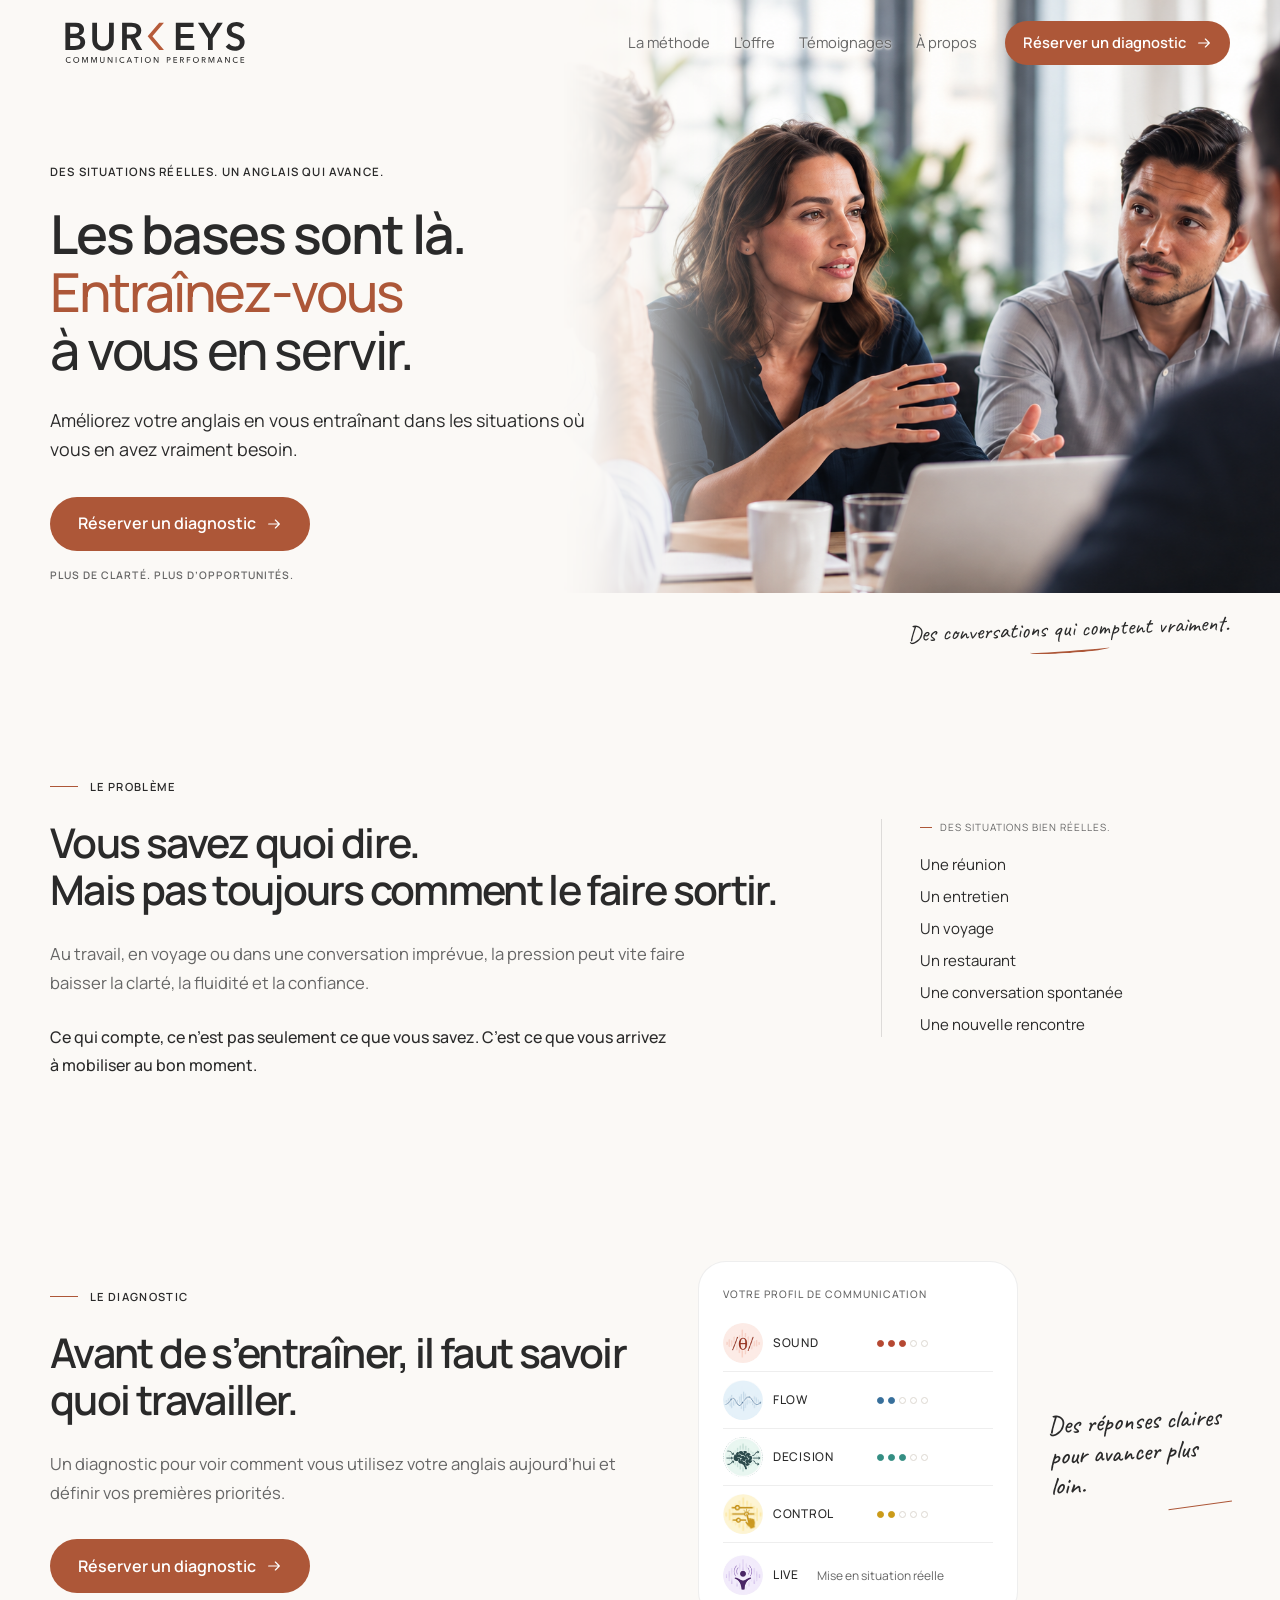
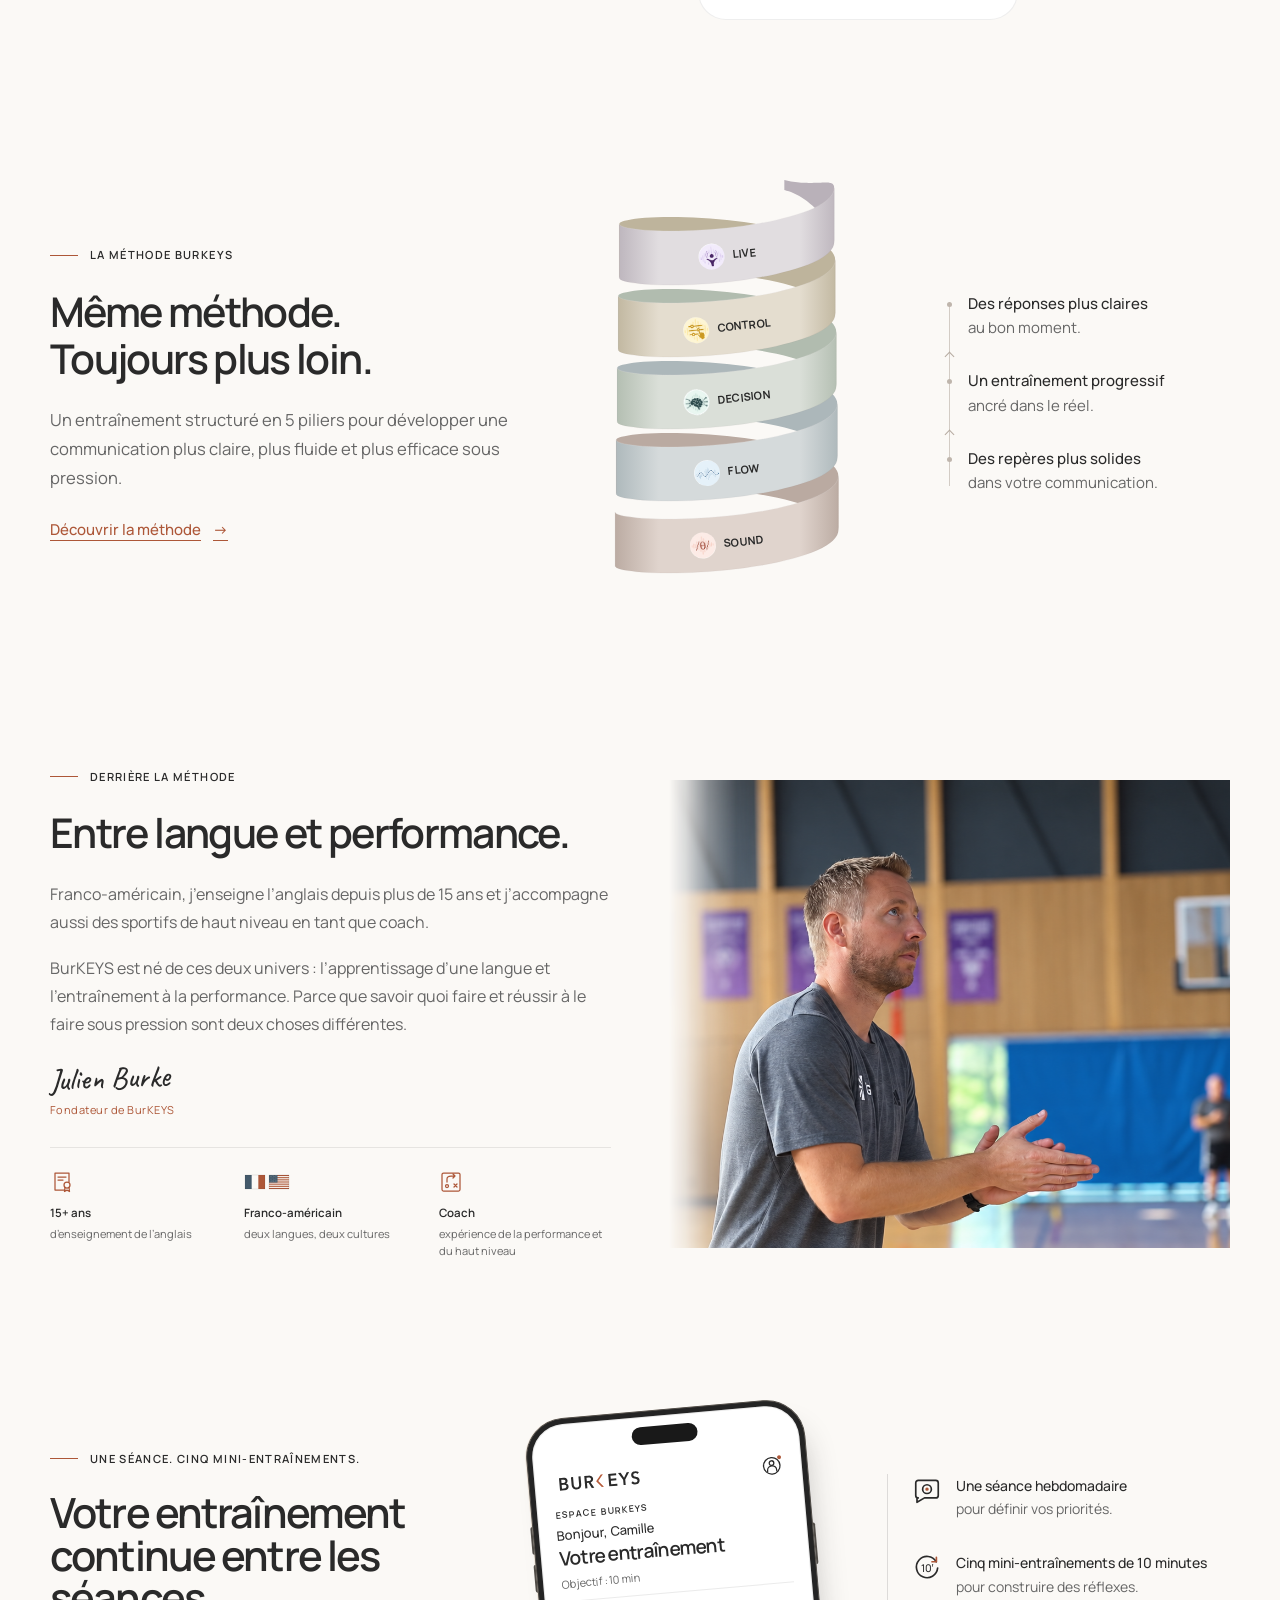
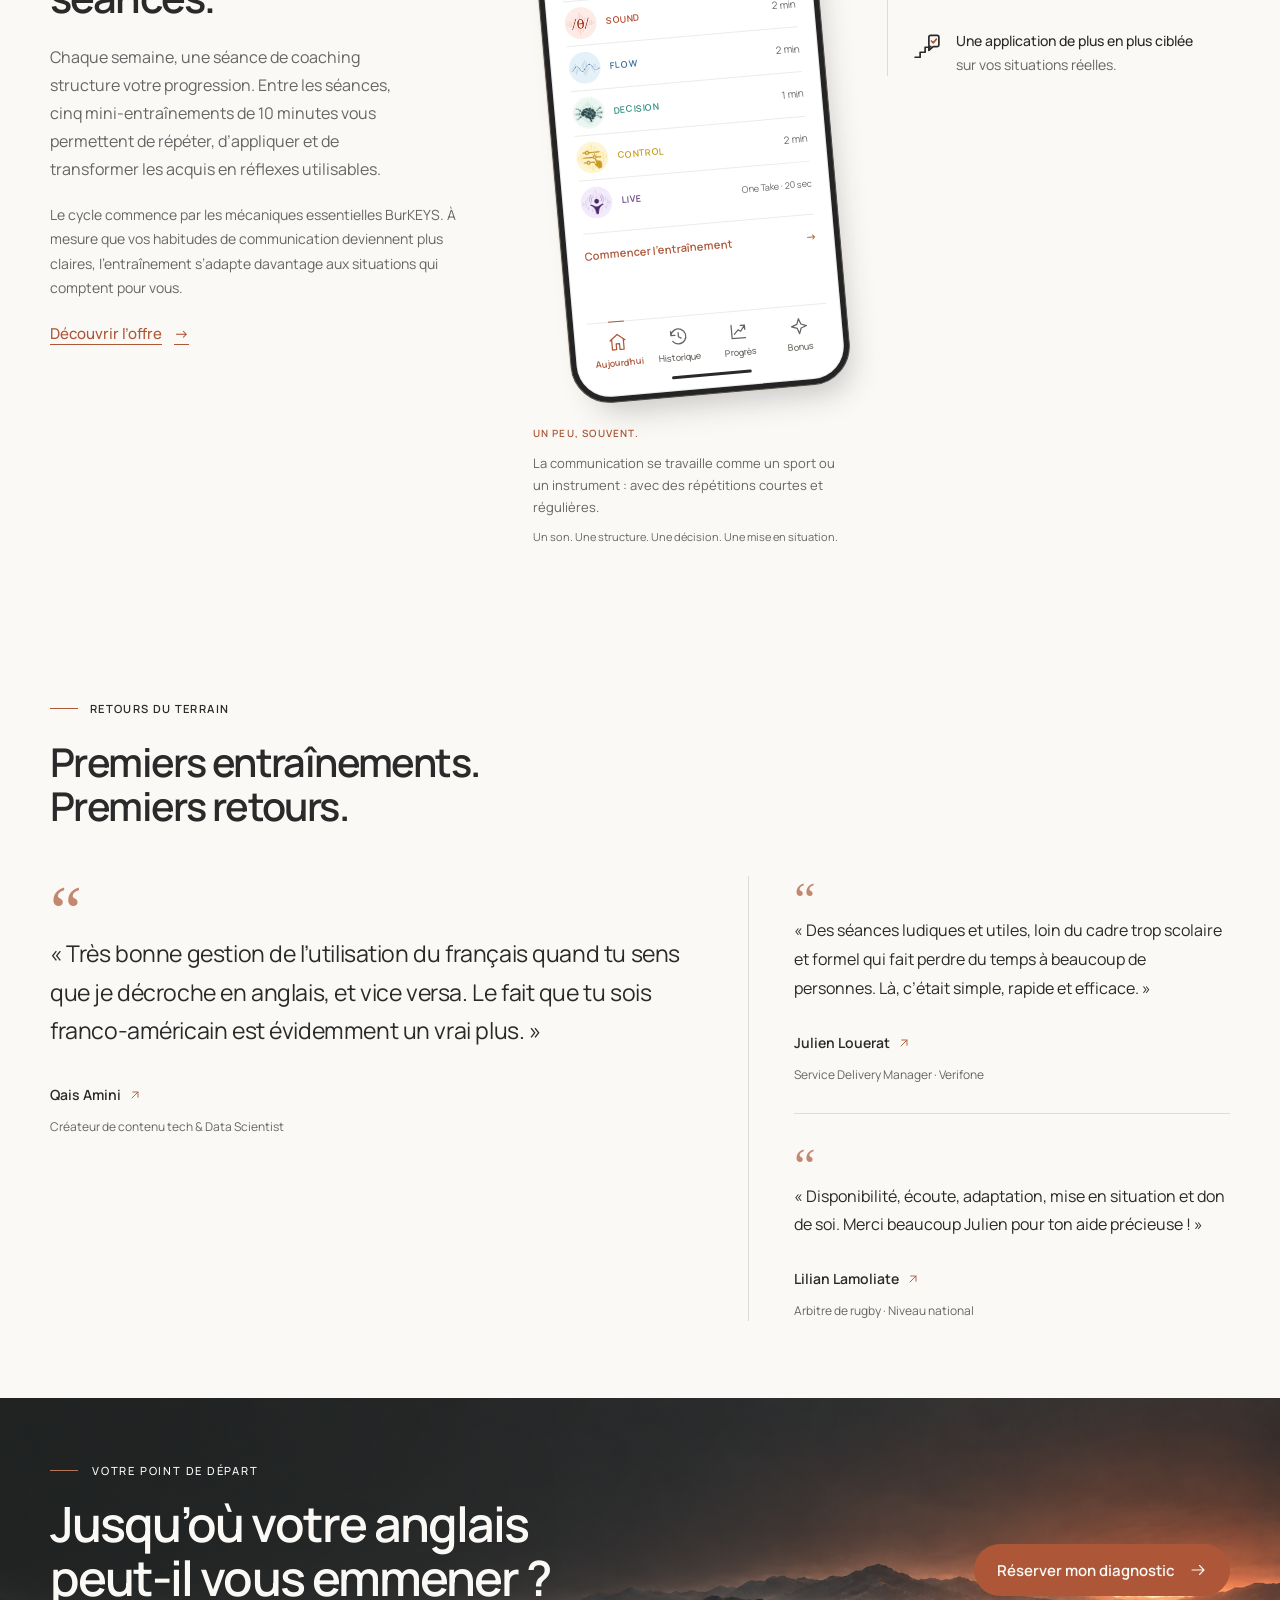
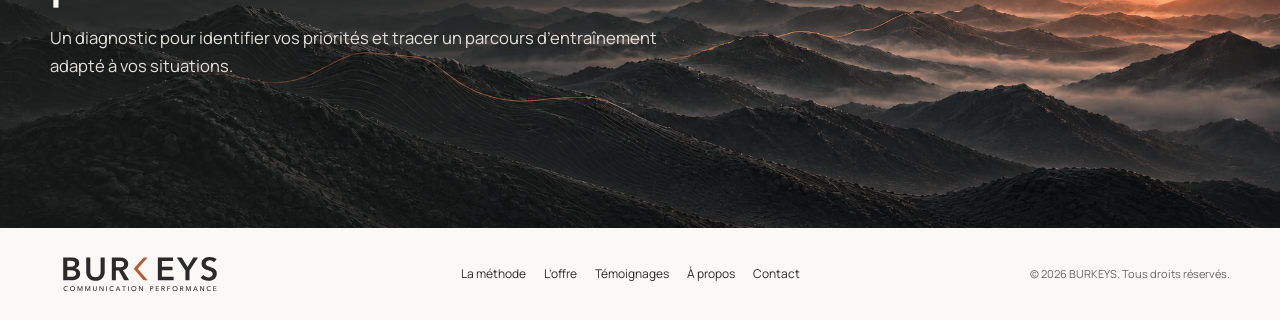
==== commit 6c1a1744: "Update homepage headline" ====
--- a/index.html
+++ b/index.html
@@ -1,7 +1,7 @@
 <!doctype html><html lang="fr"><head><meta charset="utf-8"><meta name="viewport" content="width=device-width,initial-scale=1"><title>BURKEYS — Communication Performance</title><meta name="description" content="Améliorez votre anglais en vous entraînant dans les situations où vous en avez vraiment besoin."><link rel="preconnect" href="https://fonts.googleapis.com"><link rel="preconnect" href="https://fonts.gstatic.com" crossorigin><link href="https://fonts.googleapis.com/css2?family=Caveat:wght@500;600&family=Manrope:wght@400;500;600;700&display=swap" rel="stylesheet"><link rel="stylesheet" href="css/styles.css"></head><body>
 <header class="site-header"><div class="container header-inner"><a class="brand" href="#top"><img src="images/logo.svg" alt="BURKEYS Communication Performance"></a><button class="menu-toggle" aria-expanded="false" aria-controls="site-nav"><span></span><span></span><span></span><span class="sr-only">Ouvrir le menu</span></button><nav id="site-nav" class="site-nav"><a href="methode.html">La méthode</a><a href="offre.html">L’offre</a><a href="#temoignages">Témoignages</a><a href="a-propos.html">À propos</a><a class="method-mobile-booking" href="diagnostic.html">Réserver un diagnostic</a></nav><a class="button button-small header-cta" href="diagnostic.html">Réserver un diagnostic<svg class="button-arrow" width="16" height="16" viewBox="0 0 24 24" fill="none" stroke="currentColor" stroke-width="1.75" stroke-linecap="round" stroke-linejoin="round" aria-hidden="true" focusable="false"><path d="M4 12h16m-6-6 6 6-6 6"/></svg></a></div></header>
 <main id="top">
-<section class="hero section"><div class="container hero-grid"><div class="hero-copy"><p class="eyebrow">DES SITUATIONS RÉELLES. UN ANGLAIS QUI AVANCE.</p><h1>Vous avez l’anglais.<br><span><span class="hero-accent">Entraînez-vous</span><br>à vous en servir.</span></h1><p class="lead">Améliorez votre anglais en vous entraînant dans les situations où vous en avez vraiment besoin.</p><a class="button" href="diagnostic.html">Réserver un diagnostic<svg class="button-arrow" width="16" height="16" viewBox="0 0 24 24" fill="none" stroke="currentColor" stroke-width="1.75" stroke-linecap="round" stroke-linejoin="round" aria-hidden="true" focusable="false"><path d="M4 12h16m-6-6 6 6-6 6"/></svg></a><p class="microcopy">PLUS DE CLARTÉ. PLUS D’OPPORTUNITÉS.</p></div><div class="hero-visual"><img class="hero-photo" src="images/hero-temp.png" alt="Conversation en anglais dans un contexte réel"><p class="handwritten note-hero">Des conversations qui comptent vraiment.</p></div></div></section>
+<section class="hero section"><div class="container hero-grid"><div class="hero-copy"><p class="eyebrow">DES SITUATIONS RÉELLES. UN ANGLAIS QUI AVANCE.</p><h1>Les bases sont là.<br><span><span class="hero-accent">Entraînez-vous</span><br>à vous en servir.</span></h1><p class="lead">Améliorez votre anglais en vous entraînant dans les situations où vous en avez vraiment besoin.</p><a class="button" href="diagnostic.html">Réserver un diagnostic<svg class="button-arrow" width="16" height="16" viewBox="0 0 24 24" fill="none" stroke="currentColor" stroke-width="1.75" stroke-linecap="round" stroke-linejoin="round" aria-hidden="true" focusable="false"><path d="M4 12h16m-6-6 6 6-6 6"/></svg></a><p class="microcopy">PLUS DE CLARTÉ. PLUS D’OPPORTUNITÉS.</p></div><div class="hero-visual"><img class="hero-photo" src="images/hero-temp.png" alt="Conversation en anglais dans un contexte réel"><p class="handwritten note-hero">Des conversations qui comptent vraiment.</p></div></div></section>
 <section class="section" id="probleme" aria-labelledby="problem-title">
   <div class="container problem-grid">
     <div class="problem-copy">
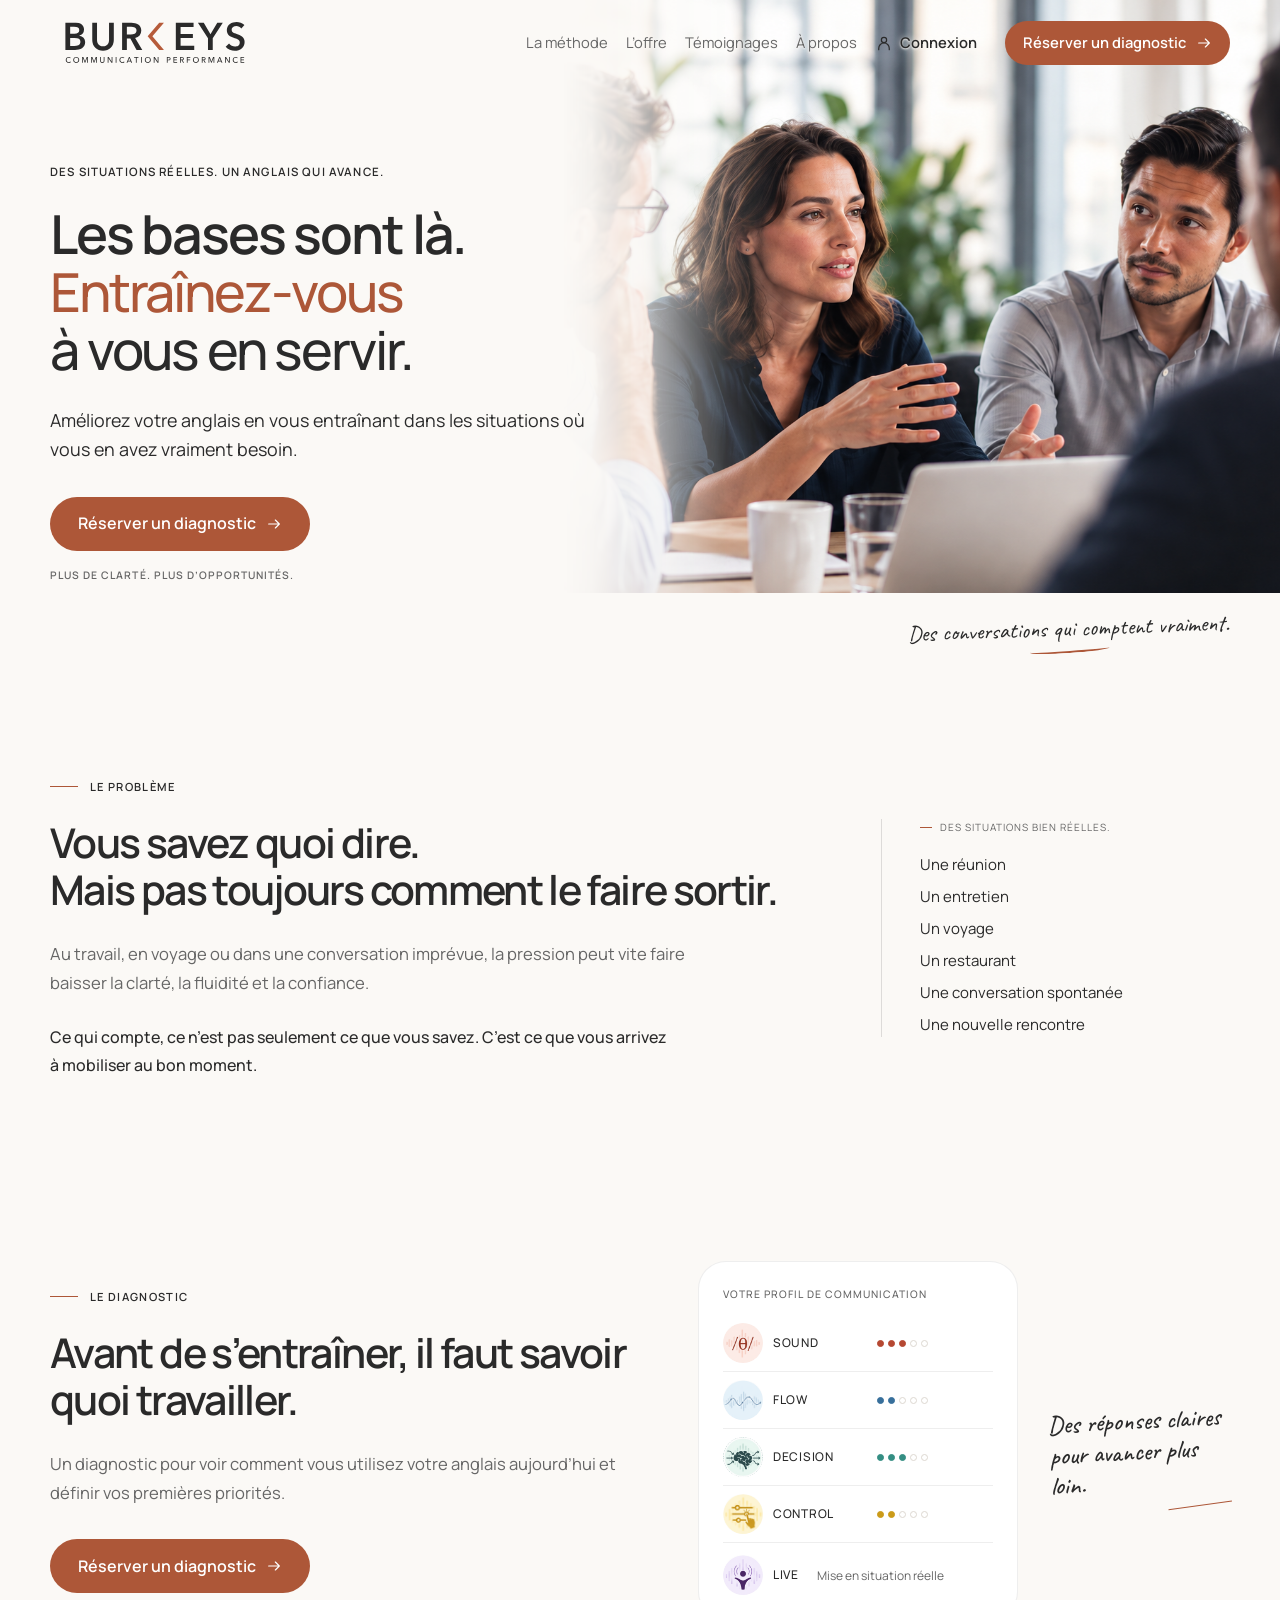
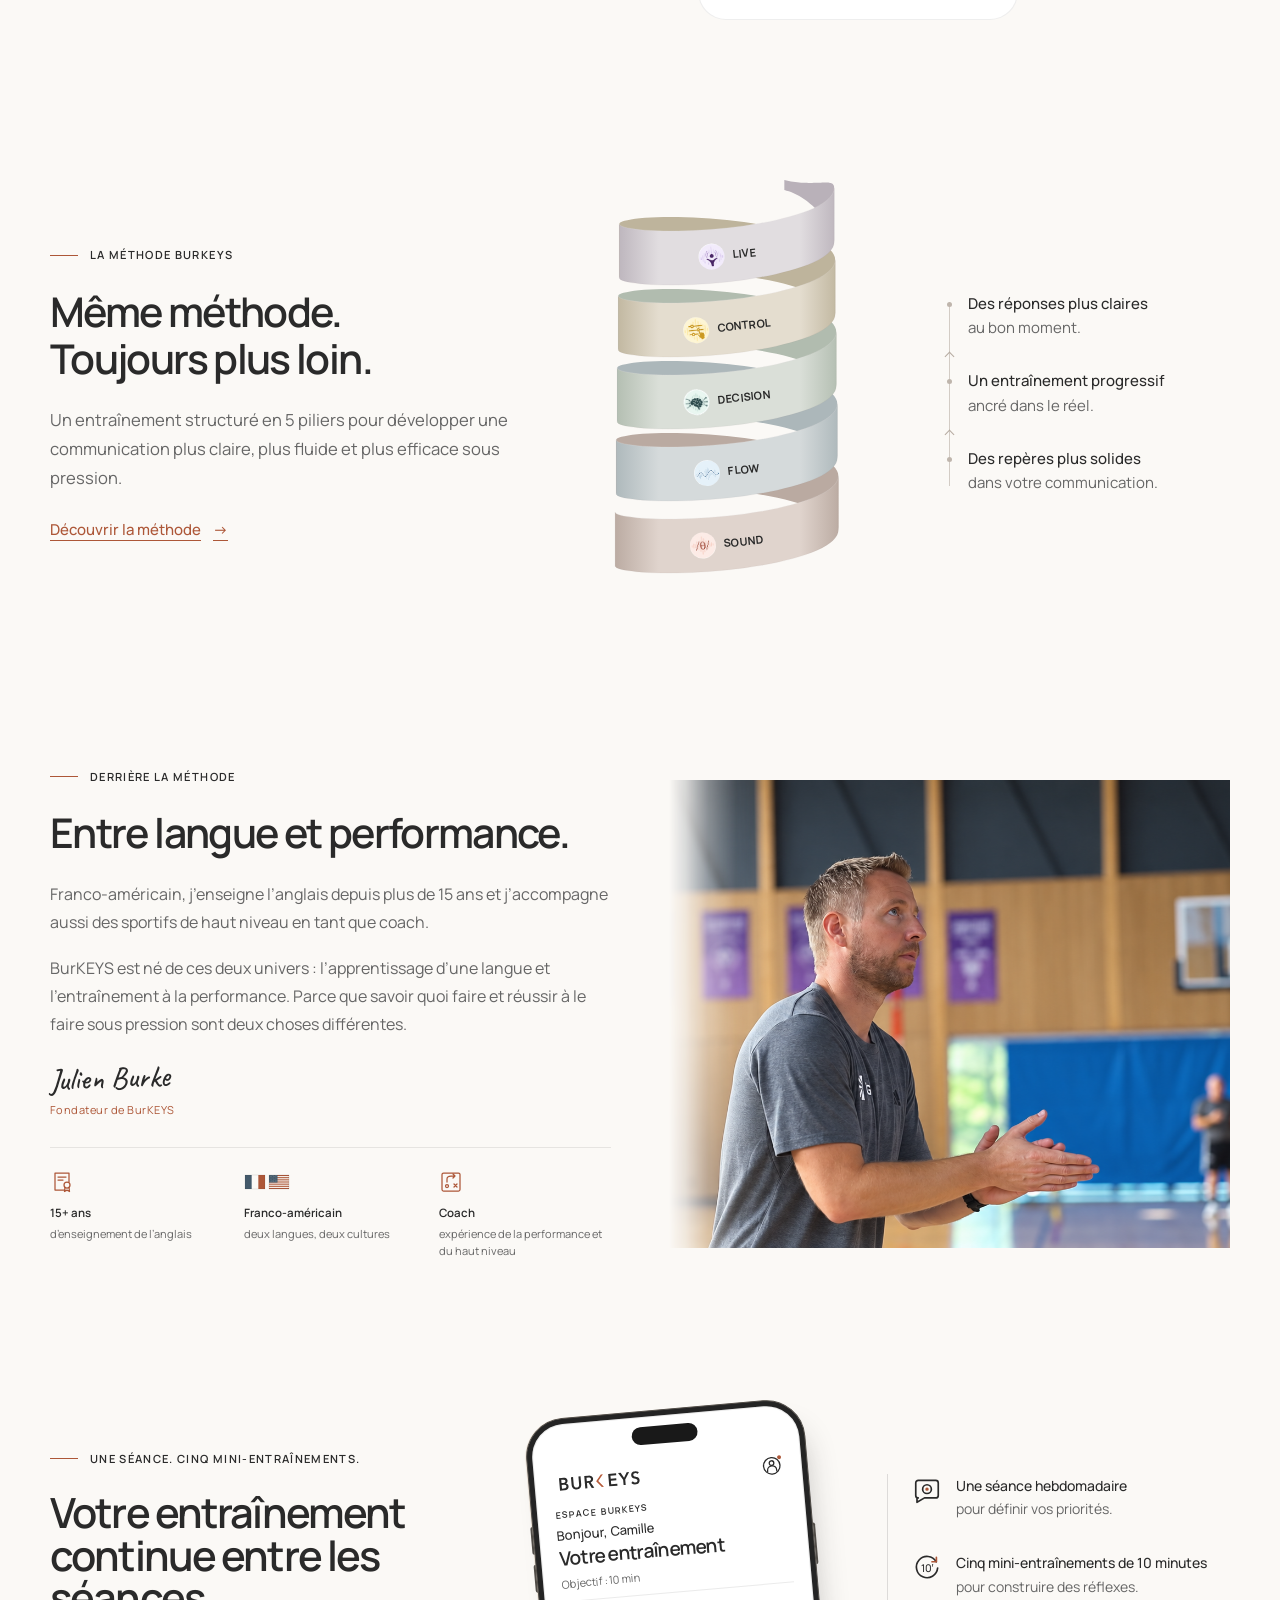
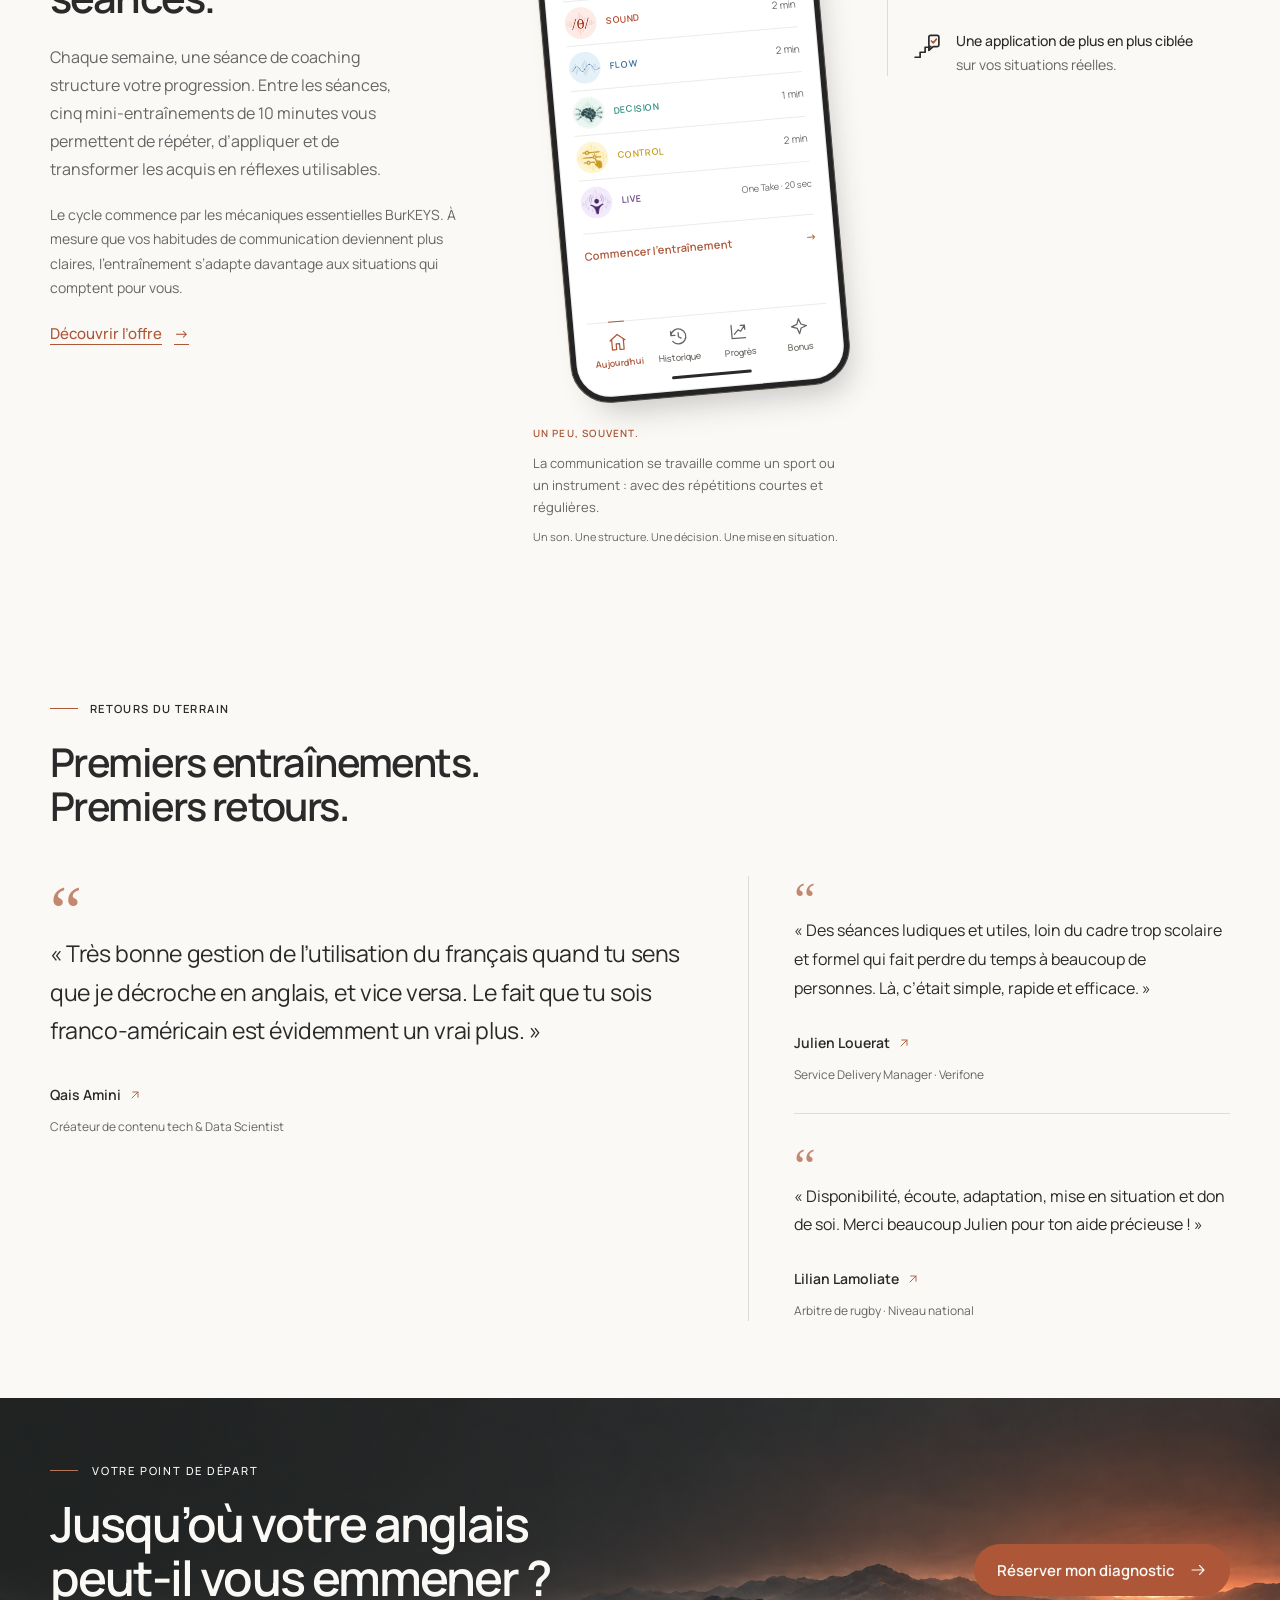
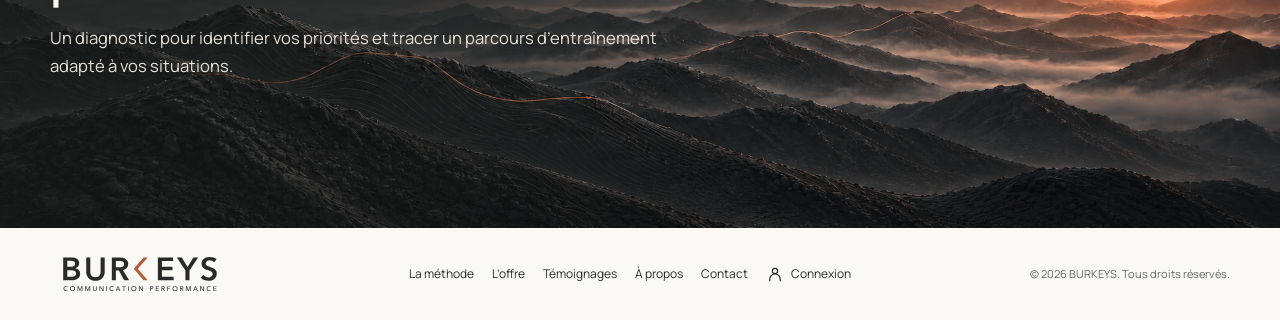
==== commit ac7dd0b7: "Add Connexion links to public navigation and footer" ====
--- a/index.html
+++ b/index.html
@@ -1,5 +1,5 @@
 <!doctype html><html lang="fr"><head><meta charset="utf-8"><meta name="viewport" content="width=device-width,initial-scale=1"><title>BURKEYS — Communication Performance</title><meta name="description" content="Améliorez votre anglais en vous entraînant dans les situations où vous en avez vraiment besoin."><link rel="preconnect" href="https://fonts.googleapis.com"><link rel="preconnect" href="https://fonts.gstatic.com" crossorigin><link href="https://fonts.googleapis.com/css2?family=Caveat:wght@500;600&family=Manrope:wght@400;500;600;700&display=swap" rel="stylesheet"><link rel="stylesheet" href="css/styles.css"></head><body>
-<header class="site-header"><div class="container header-inner"><a class="brand" href="#top"><img src="images/logo.svg" alt="BURKEYS Communication Performance"></a><button class="menu-toggle" aria-expanded="false" aria-controls="site-nav"><span></span><span></span><span></span><span class="sr-only">Ouvrir le menu</span></button><nav id="site-nav" class="site-nav"><a href="methode.html">La méthode</a><a href="offre.html">L’offre</a><a href="#temoignages">Témoignages</a><a href="a-propos.html">À propos</a><a class="method-mobile-booking" href="diagnostic.html">Réserver un diagnostic</a></nav><a class="button button-small header-cta" href="diagnostic.html">Réserver un diagnostic<svg class="button-arrow" width="16" height="16" viewBox="0 0 24 24" fill="none" stroke="currentColor" stroke-width="1.75" stroke-linecap="round" stroke-linejoin="round" aria-hidden="true" focusable="false"><path d="M4 12h16m-6-6 6 6-6 6"/></svg></a></div></header>
+<header class="site-header"><div class="container header-inner"><a class="brand" href="#top"><img src="images/logo.svg" alt="BURKEYS Communication Performance"></a><a class="mobile-login-link" href="https://burkeys-pilot.burkej235.workers.dev/login" aria-label="Connexion à votre espace BurKEYS" title="Connexion"><svg width="18" height="18" viewBox="0 0 24 24" fill="none" stroke="currentColor" stroke-width="1.6" stroke-linecap="round" stroke-linejoin="round" aria-hidden="true" focusable="false"><circle cx="12" cy="8" r="3.5"/><path d="M5 21v-2a7 7 0 0 1 14 0v2"/></svg></a><button class="menu-toggle" aria-expanded="false" aria-controls="site-nav"><span></span><span></span><span></span><span class="sr-only">Ouvrir le menu</span></button><nav id="site-nav" class="site-nav"><a href="methode.html">La méthode</a><a href="offre.html">L’offre</a><a href="#temoignages">Témoignages</a><a href="a-propos.html">À propos</a><a class="login-link" href="https://burkeys-pilot.burkej235.workers.dev/login"><svg width="18" height="18" viewBox="0 0 24 24" fill="none" stroke="currentColor" stroke-width="1.6" stroke-linecap="round" stroke-linejoin="round" aria-hidden="true" focusable="false"><circle cx="12" cy="8" r="3.5"/><path d="M5 21v-2a7 7 0 0 1 14 0v2"/></svg><span>Connexion</span></a><a class="method-mobile-booking" href="diagnostic.html">Réserver un diagnostic</a></nav><a class="button button-small header-cta" href="diagnostic.html">Réserver un diagnostic<svg class="button-arrow" width="16" height="16" viewBox="0 0 24 24" fill="none" stroke="currentColor" stroke-width="1.75" stroke-linecap="round" stroke-linejoin="round" aria-hidden="true" focusable="false"><path d="M4 12h16m-6-6 6 6-6 6"/></svg></a></div></header>
 <main id="top">
 <section class="hero section"><div class="container hero-grid"><div class="hero-copy"><p class="eyebrow">DES SITUATIONS RÉELLES. UN ANGLAIS QUI AVANCE.</p><h1>Les bases sont là.<br><span><span class="hero-accent">Entraînez-vous</span><br>à vous en servir.</span></h1><p class="lead">Améliorez votre anglais en vous entraînant dans les situations où vous en avez vraiment besoin.</p><a class="button" href="diagnostic.html">Réserver un diagnostic<svg class="button-arrow" width="16" height="16" viewBox="0 0 24 24" fill="none" stroke="currentColor" stroke-width="1.75" stroke-linecap="round" stroke-linejoin="round" aria-hidden="true" focusable="false"><path d="M4 12h16m-6-6 6 6-6 6"/></svg></a><p class="microcopy">PLUS DE CLARTÉ. PLUS D’OPPORTUNITÉS.</p></div><div class="hero-visual"><img class="hero-photo" src="images/hero-temp.png" alt="Conversation en anglais dans un contexte réel"><p class="handwritten note-hero">Des conversations qui comptent vraiment.</p></div></div></section>
 <section class="section" id="probleme" aria-labelledby="problem-title">
@@ -191,6 +191,7 @@
       <a href="#temoignages">Témoignages</a>
       <a href="a-propos.html">À propos</a>
       <a href="diagnostic.html">Contact</a>
+      <a class="login-link" href="https://burkeys-pilot.burkej235.workers.dev/login"><svg width="18" height="18" viewBox="0 0 24 24" fill="none" stroke="currentColor" stroke-width="1.6" stroke-linecap="round" stroke-linejoin="round" aria-hidden="true" focusable="false"><circle cx="12" cy="8" r="3.5"/><path d="M5 21v-2a7 7 0 0 1 14 0v2"/></svg><span>Connexion</span></a>
     </nav>
     <p class="footer-copyright">© 2026 BURKEYS. Tous droits réservés.</p>
   </div>
--- a/css/styles.css
+++ b/css/styles.css
@@ -1631,6 +1631,33 @@
   font-size: 1rem;
   line-height: 1.6;
   color: var(--muted);
+}
+.method-hero-note {
+  max-width: 260px;
+  margin-top: 20px;
+  color: var(--muted);
+  font-size: .8125rem;
+  line-height: 1.6;
+}
+.method-hero-note p { margin: 0; }
+.method-hero-note .method-hero-note-title {
+  margin-bottom: 8px;
+  color: var(--charcoal);
+  font-size: .9375rem;
+  font-weight: 500;
+  line-height: 1.4;
+  letter-spacing: -.02em;
+}
+.method-hero-note-title span { color: var(--terracotta); }
+@media (min-width: 1100px) {
+  .method-page-hero .container {
+    display: grid;
+    grid-template-columns: minmax(0, 1fr) 260px;
+    column-gap: 48px;
+  }
+  .method-page-hero .section-marker,
+  .method-page-hero h1 { grid-column: 1 / -1; }
+  .method-hero-note { margin-top: 0; }
 }
 .method-editorial-grid {
   display: grid;
@@ -1841,19 +1868,20 @@
 .offer-inclusions li { position: relative; min-height: 108px; padding: 26px 0 24px 27px; border-top: 1px solid rgba(241,233,222,.19); color: #D3CFC9; font-size: .9375rem; line-height: 1.5; }
 .offer-inclusions li::before { content: "✓"; position: absolute; left: 0; color: #C78265; }
 .offer-formats { padding: 64px 0 48px; background: #F4EFE8; }
-.offer-pricing-grid { display: grid; grid-template-columns: repeat(2, minmax(0, 1fr)); gap: 26px; margin-top: 52px; }
-.offer-price-card { display: flex; flex-direction: column; min-height: 500px; padding: 38px 38px 20px; border: 1px solid #DED5CA; background: var(--page); }
-.offer-price-card--individual { border-top: 5px solid var(--terracotta); padding-top: 34px; }
-.offer-price-card h3 { margin: 0 0 24px; font-size: 1.75rem; font-weight: 500; letter-spacing: -.025em; }
-.offer-price { display: flex; flex-wrap: wrap; align-items: baseline; gap: 18px; margin: 0 0 8px; font-size: 3.4rem; line-height: 1.2; letter-spacing: -.035em; }
-.offer-price span { margin-left: auto; font-size: 1rem; letter-spacing: 0; color: var(--muted); }
-.offer-price-label { margin: 0 0 26px; color: var(--terracotta); font-size: .7rem; font-weight: 700; line-height: 1.6; }
-.offer-price-description { margin: 0 0 40px; color: var(--muted); font-size: 1rem; line-height: 1.65; }
-.offer-price-card .button { margin-top: auto; width: 100%; padding: 12px 16px; font-size: .9375rem; text-align: center; }
+.offer-pricing-grid { display: grid; grid-template-columns: repeat(3, minmax(0, 1fr)); grid-auto-rows: 1fr; gap: 26px; margin-top: 52px; }
+.offer-price-card { display: flex; flex-direction: column; min-width: 0; min-height: 500px; padding: 34px 24px 24px; border: 1px solid #DED5CA; border-top: 5px solid var(--terracotta); background: var(--page); }
+.offer-price-card--business { border-top-color: var(--charcoal); background: var(--cream); }
+.offer-price-card h3 { margin: 0 0 24px; font-size: 1.4rem; font-weight: 500; letter-spacing: -.025em; }
+.offer-price-description { margin: 0 0 24px; color: var(--muted); font-size: 1rem; line-height: 1.65; }
+.offer-price-features { list-style: none; margin: 0 0 32px; padding: 0; font-size: .9375rem; }
+.offer-price-features li { position: relative; padding: 12px 0 12px 26px; border-bottom: 1px solid var(--line); }
+.offer-price-features li::before { content: "✓"; position: absolute; left: 0; color: var(--terracotta); }
+.offer-price-footer { margin-top: auto; }
+.offer-price { min-height: 3.2em; margin: 0 0 16px; font-size: 1rem; font-weight: 600; line-height: 1.6; }
+.offer-price-card .button { width: 100%; min-height: 70px; padding: 12px 16px; font-size: .9375rem; text-align: center; }
 .offer-page .offer-button-outline { border: 1px solid var(--terracotta); background: transparent; color: var(--terracotta); }
 .offer-page .button:focus-visible { outline: 2px solid currentColor; outline-offset: 4px; }
 .offer-page .offer-button-outline:hover { background: #F1E9DE; }
-.offer-standard-price { margin: 16px 0 0; text-align: center; color: var(--muted); font-size: .75rem; }
 .offer-founding-note { margin-top: 42px; text-align: center; }
 .offer-founding-note p { margin: 8px 0 0; color: var(--muted); font-size: .875rem; line-height: 1.6; }
 .offer-founding-note p:first-child { color: var(--terracotta); font-size: .9375rem; font-weight: 600; }
@@ -1868,9 +1896,8 @@
   .offer-cycle-grid { gap: 30px; }
   .offer-inclusions { gap: 0 20px; }
   .offer-price-card { padding: 28px 24px 20px; }
-  .offer-price-card--individual { padding-top: 24px; }
   .offer-price-card h3 { font-size: 1.4rem; }
-  .offer-price { font-size: 2.8rem; }
+  .offer-pricing-grid { grid-template-columns: minmax(0, 1fr); }
 }
 @media (max-width: 600px) {
   .offer-page-hero { padding: 38px 0 42px; }
@@ -1885,7 +1912,6 @@
   .offer-pricing-grid { margin-top: 32px; gap: 24px; }
   .offer-price-card { min-height: 410px; }
   .offer-price-description { margin-bottom: 30px; }
-  .offer-price span { margin-left: 0; }
   .offer-founding-note { margin-top: 28px; }
   .offer-page #contact.final-cta { padding: 42px 0; min-height: 330px; }
   .offer-page #contact h2 { font-size: clamp(1.125rem, 5.65vw, 2rem); }
@@ -1932,3 +1958,22 @@
   .request-intro > p:last-child { font-size: 1rem; }
   .request-form { padding: 22px 18px; }
 }
+
+/* A shared account entry point in the main menu and footer. */
+.site-header .site-nav { align-items: center; gap: 18px; }
+.site-header .brand { flex-shrink: 0; }
+.login-link { display: inline-flex; align-items: center; gap: 7px; min-height: 44px; white-space: nowrap; }
+.login-link svg, .mobile-login-link svg { flex-shrink: 0; }
+.site-header .site-nav .login-link { color: var(--charcoal); font-weight: 600; }
+.mobile-login-link { display: none; }
+.login-link:focus-visible, .mobile-login-link:focus-visible { outline: 2px solid var(--terracotta); outline-offset: 4px; border-radius: 4px; }
+@media (max-width: 1100px) {
+  .site-header .header-inner { gap: 12px; }
+  .site-header .header-cta, .site-header .site-nav { display: none; }
+  .site-header .menu-toggle { display: block; margin-left: 0; padding: 5px; min-height: 44px; }
+  .mobile-login-link { display: inline-flex; align-items: center; justify-content: center; width: 44px; min-height: 44px; margin-left: auto; flex-shrink: 0; }
+  .mobile-login-link:hover { color: var(--terracotta); }
+  .site-header .site-nav.open { position: absolute; top: 84px; left: 20px; right: 20px; display: flex; flex-direction: column; align-items: stretch; gap: 8px; padding: 20px; background: var(--page); border: 1px solid var(--line); border-radius: 18px; }
+  .site-header .site-nav a { display: inline-flex; align-items: center; min-height: 44px; }
+  .site-header .site-nav .method-mobile-booking { display: inline-flex; color: var(--terracotta); }
+}
